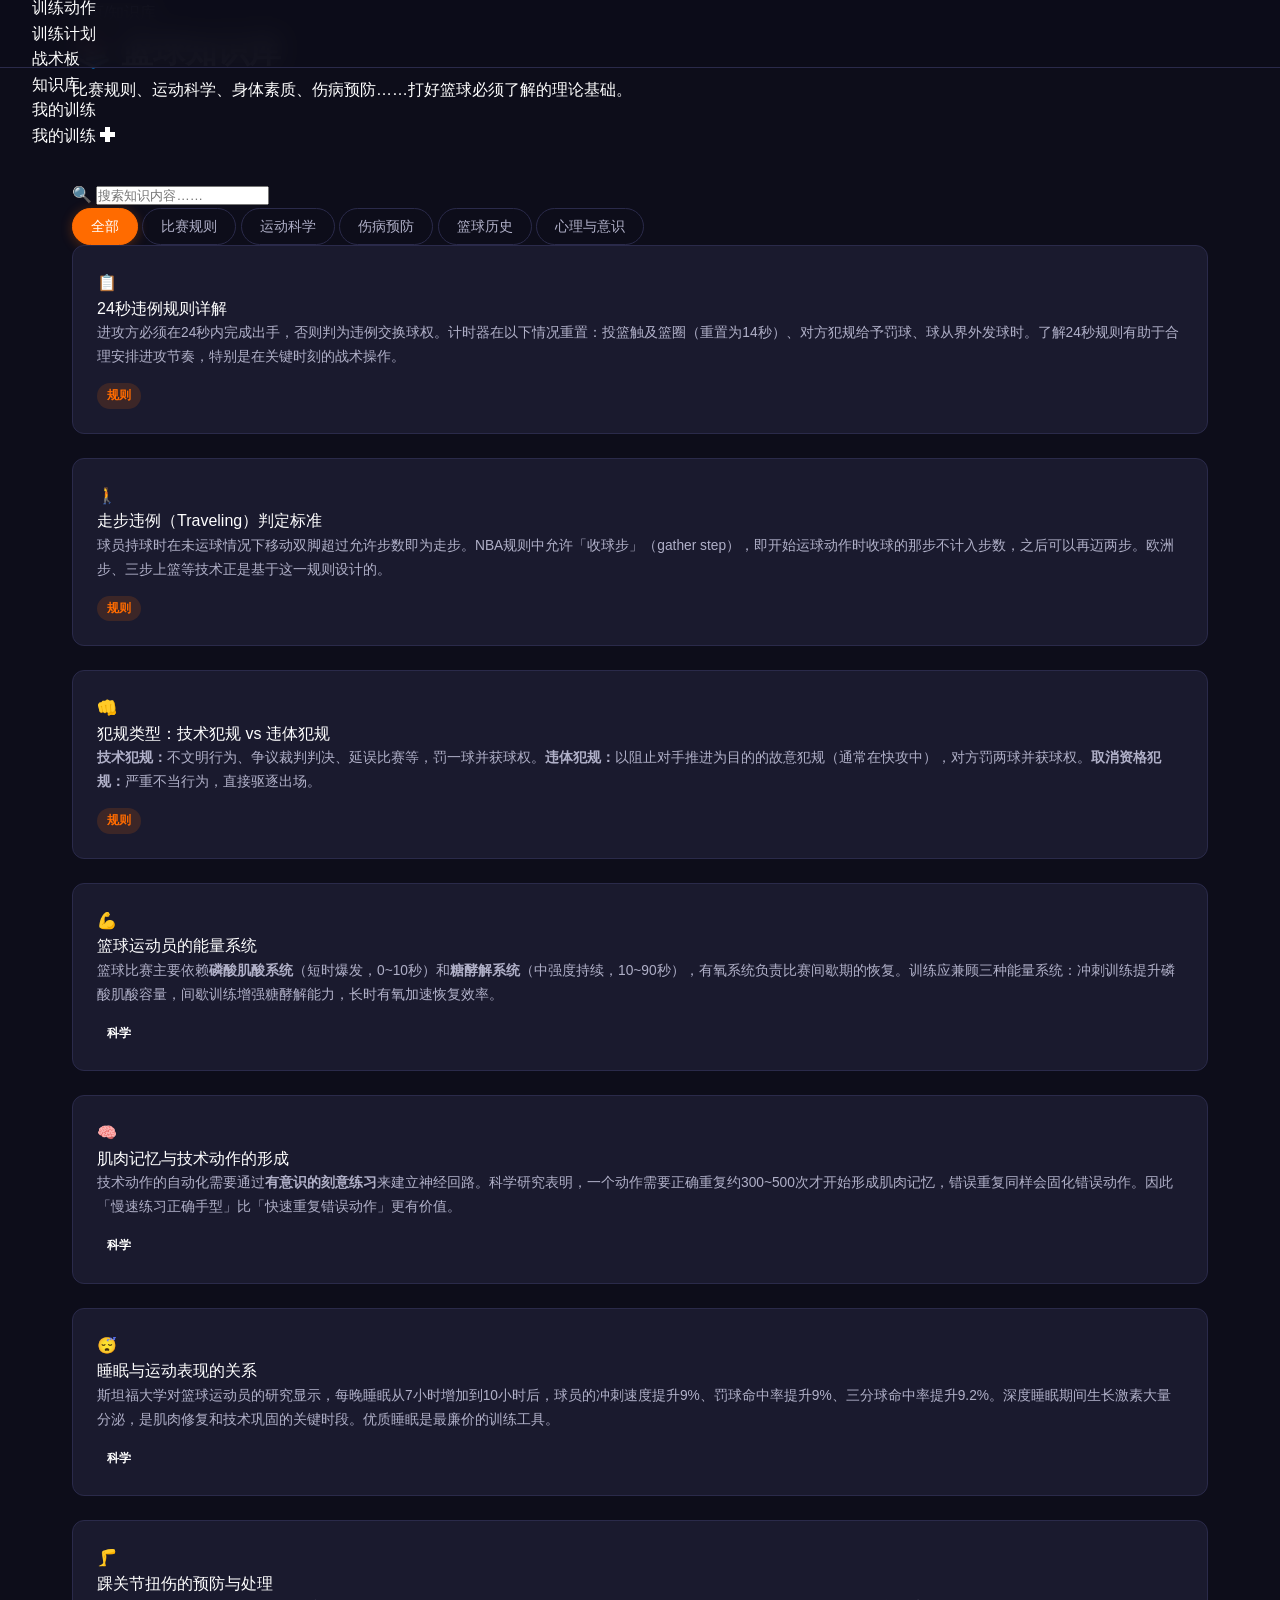
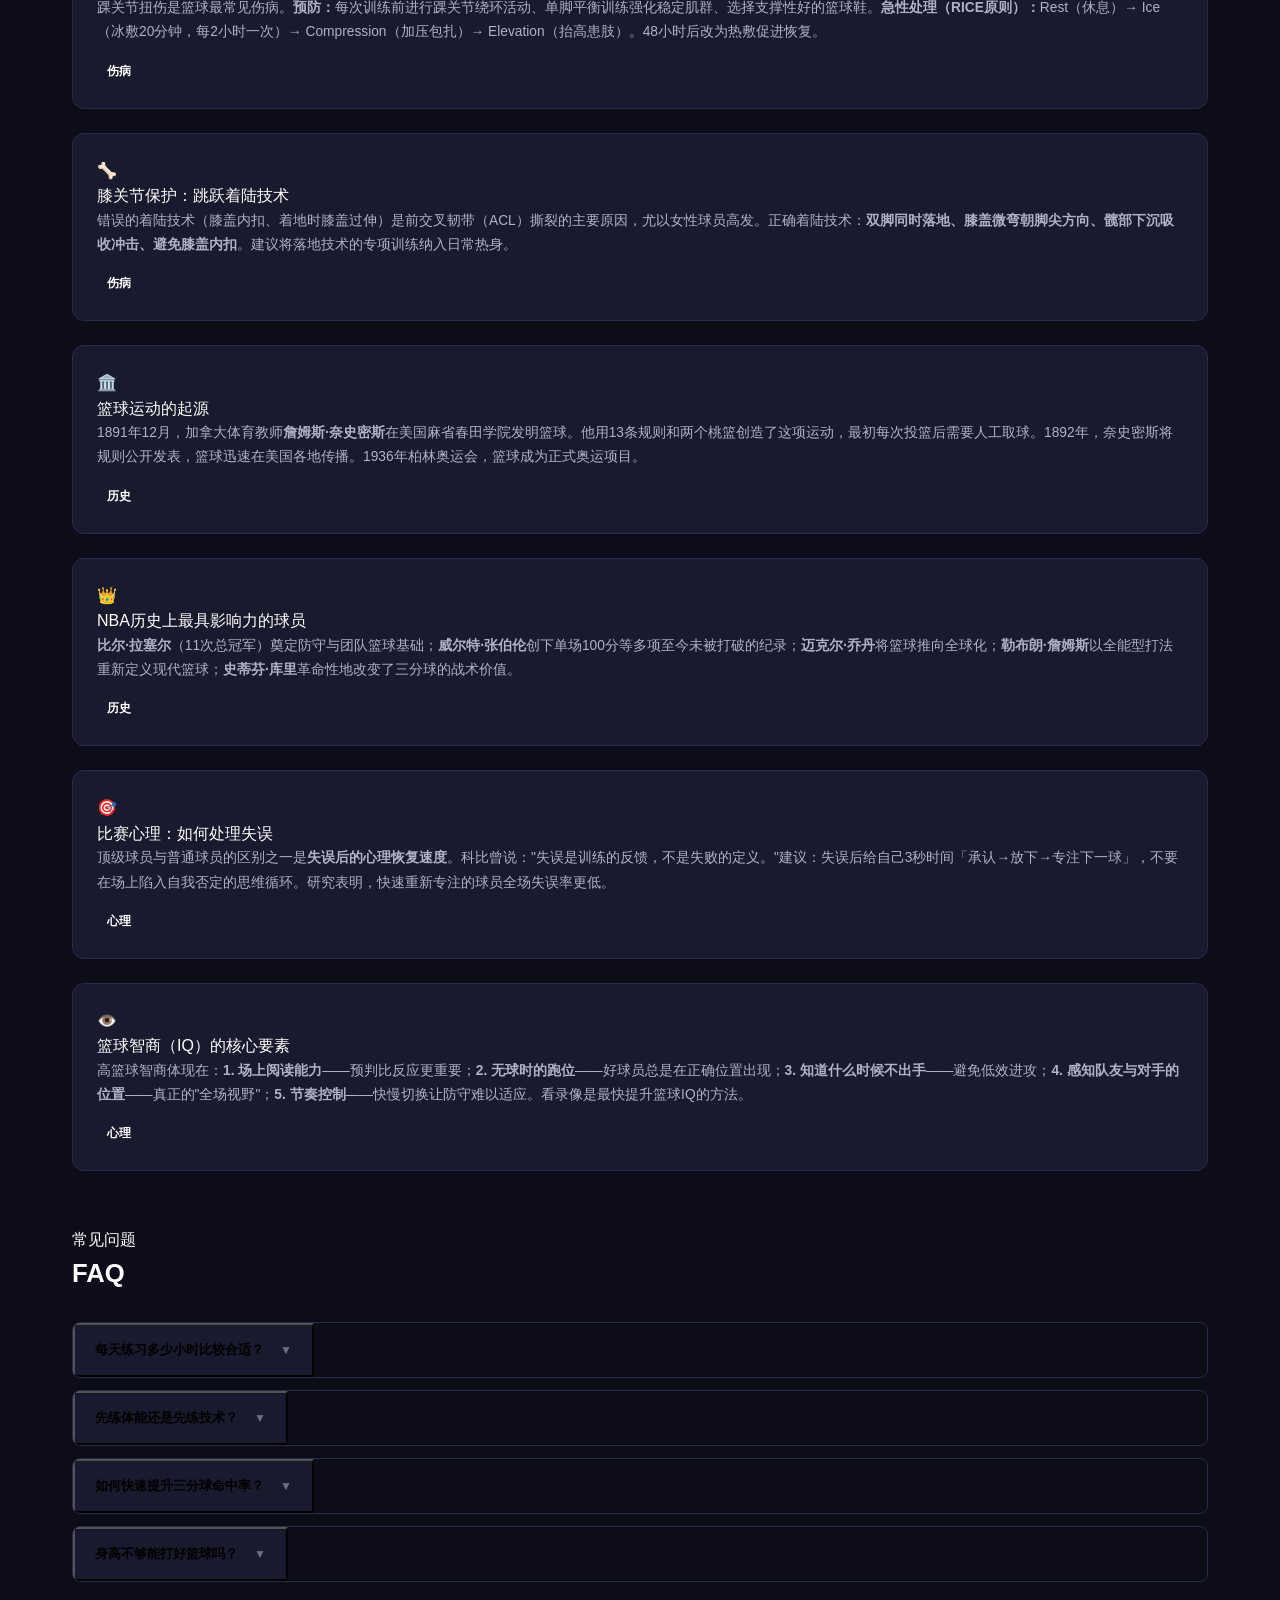
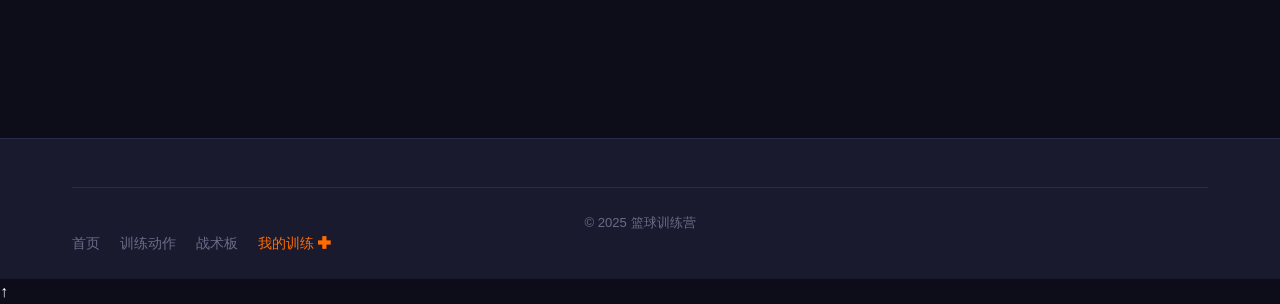
==== knowledge.html @ af795e38 "初始化篮球训练网站，包含完整功能模块 - 首页（hero、功能导航、精选内容） - 训练动作页：50+ 动作，支持分类筛选和搜索 - 训练计划页：多级别周/月计划模板 - 战术板页：SVG 场地图 +" ====
<!DOCTYPE html>
<html lang="zh-CN">
<head>
  <meta charset="UTF-8" />
  <meta name="viewport" content="width=device-width, initial-scale=1.0" />
  <title>知识库 · 篮球训练营</title>
  <link rel="stylesheet" href="css/style.css" />
</head>
<body>
  <nav class="navbar">
    <div class="navbar-inner">
      <a href="index.html" class="navbar-logo">
        <div class="ball-icon">🏀</div>
        <span>篮球<span class="brand-text">训练营</span></span>
      </a>
      <div class="hamburger"><span></span><span></span><span></span></div>
      <ul class="navbar-nav">
        <li><a href="index.html">首页</a></li>
        <li><a href="drills.html">训练动作</a></li>
        <li><a href="plans.html">训练计划</a></li>
        <li><a href="tactics.html">战术板</a></li>
        <li><a href="knowledge.html">知识库</a></li>
        <li><a href="my-training.html">我的训练</a></li>
      </ul>
      <a href="my-training.html" class="navbar-cta">我的训练 ✚</a>
    </div>
  </nav>

  <div class="page-wrapper">
    <div class="page-hero">
      <div class="container">
        <div class="breadcrumb"><a href="index.html">首页</a><span class="sep">/</span><span>知识库</span></div>
        <h1>📚 篮球<span class="highlight">知识库</span></h1>
        <p>比赛规则、运动科学、身体素质、伤病预防……打好篮球必须了解的理论基础。</p>
      </div>
    </div>

    <section class="section">
      <div class="container">
        <div class="search-bar">
          <span class="search-icon">🔍</span>
          <input id="knowledge-search" type="text" placeholder="搜索知识内容……" />
        </div>

        <div class="filter-tabs">
          <button class="filter-tab active" data-filter="all" data-target="#knowledge-grid">全部</button>
          <button class="filter-tab" data-filter="rules" data-target="#knowledge-grid">比赛规则</button>
          <button class="filter-tab" data-filter="science" data-target="#knowledge-grid">运动科学</button>
          <button class="filter-tab" data-filter="injury" data-target="#knowledge-grid">伤病预防</button>
          <button class="filter-tab" data-filter="history" data-target="#knowledge-grid">篮球历史</button>
          <button class="filter-tab" data-filter="mindset" data-target="#knowledge-grid">心理与意识</button>
        </div>

        <div class="card-grid" id="knowledge-grid">

          <div class="knowledge-card" data-category="rules" data-searchable>
            <div class="k-icon">📋</div>
            <div class="k-title">24秒违例规则详解</div>
            <p class="k-text">进攻方必须在24秒内完成出手，否则判为违例交换球权。计时器在以下情况重置：投篮触及篮圈（重置为14秒）、对方犯规给予罚球、球从界外发球时。了解24秒规则有助于合理安排进攻节奏，特别是在关键时刻的战术操作。</p>
            <div style="margin-top:12px;"><span class="badge badge-primary">规则</span></div>
          </div>

          <div class="knowledge-card" data-category="rules" data-searchable>
            <div class="k-icon">🚶</div>
            <div class="k-title">走步违例（Traveling）判定标准</div>
            <p class="k-text">球员持球时在未运球情况下移动双脚超过允许步数即为走步。NBA规则中允许「收球步」（gather step），即开始运球动作时收球的那步不计入步数，之后可以再迈两步。欧洲步、三步上篮等技术正是基于这一规则设计的。</p>
            <div style="margin-top:12px;"><span class="badge badge-primary">规则</span></div>
          </div>

          <div class="knowledge-card" data-category="rules" data-searchable>
            <div class="k-icon">👊</div>
            <div class="k-title">犯规类型：技术犯规 vs 违体犯规</div>
            <p class="k-text"><strong>技术犯规：</strong>不文明行为、争议裁判判决、延误比赛等，罚一球并获球权。<strong>违体犯规：</strong>以阻止对手推进为目的的故意犯规（通常在快攻中），对方罚两球并获球权。<strong>取消资格犯规：</strong>严重不当行为，直接驱逐出场。</p>
            <div style="margin-top:12px;"><span class="badge badge-primary">规则</span></div>
          </div>

          <div class="knowledge-card" data-category="science" data-searchable>
            <div class="k-icon">💪</div>
            <div class="k-title">篮球运动员的能量系统</div>
            <p class="k-text">篮球比赛主要依赖<strong>磷酸肌酸系统</strong>（短时爆发，0~10秒）和<strong>糖酵解系统</strong>（中强度持续，10~90秒），有氧系统负责比赛间歇期的恢复。训练应兼顾三种能量系统：冲刺训练提升磷酸肌酸容量，间歇训练增强糖酵解能力，长时有氧加速恢复效率。</p>
            <div style="margin-top:12px;"><span class="badge badge-blue">科学</span></div>
          </div>

          <div class="knowledge-card" data-category="science" data-searchable>
            <div class="k-icon">🧠</div>
            <div class="k-title">肌肉记忆与技术动作的形成</div>
            <p class="k-text">技术动作的自动化需要通过<strong>有意识的刻意练习</strong>来建立神经回路。科学研究表明，一个动作需要正确重复约300~500次才开始形成肌肉记忆，错误重复同样会固化错误动作。因此「慢速练习正确手型」比「快速重复错误动作」更有价值。</p>
            <div style="margin-top:12px;"><span class="badge badge-blue">科学</span></div>
          </div>

          <div class="knowledge-card" data-category="science" data-searchable>
            <div class="k-icon">😴</div>
            <div class="k-title">睡眠与运动表现的关系</div>
            <p class="k-text">斯坦福大学对篮球运动员的研究显示，每晚睡眠从7小时增加到10小时后，球员的冲刺速度提升9%、罚球命中率提升9%、三分球命中率提升9.2%。深度睡眠期间生长激素大量分泌，是肌肉修复和技术巩固的关键时段。优质睡眠是最廉价的训练工具。</p>
            <div style="margin-top:12px;"><span class="badge badge-blue">科学</span></div>
          </div>

          <div class="knowledge-card" data-category="injury" data-searchable>
            <div class="k-icon">🦵</div>
            <div class="k-title">踝关节扭伤的预防与处理</div>
            <p class="k-text">踝关节扭伤是篮球最常见伤病。<strong>预防：</strong>每次训练前进行踝关节绕环活动、单脚平衡训练强化稳定肌群、选择支撑性好的篮球鞋。<strong>急性处理（RICE原则）：</strong>Rest（休息）→ Ice（冰敷20分钟，每2小时一次）→ Compression（加压包扎）→ Elevation（抬高患肢）。48小时后改为热敷促进恢复。</p>
            <div style="margin-top:12px;"><span class="badge badge-red">伤病</span></div>
          </div>

          <div class="knowledge-card" data-category="injury" data-searchable>
            <div class="k-icon">🦴</div>
            <div class="k-title">膝关节保护：跳跃着陆技术</div>
            <p class="k-text">错误的着陆技术（膝盖内扣、着地时膝盖过伸）是前交叉韧带（ACL）撕裂的主要原因，尤以女性球员高发。正确着陆技术：<strong>双脚同时落地、膝盖微弯朝脚尖方向、髋部下沉吸收冲击、避免膝盖内扣</strong>。建议将落地技术的专项训练纳入日常热身。</p>
            <div style="margin-top:12px;"><span class="badge badge-red">伤病</span></div>
          </div>

          <div class="knowledge-card" data-category="history" data-searchable>
            <div class="k-icon">🏛️</div>
            <div class="k-title">篮球运动的起源</div>
            <p class="k-text">1891年12月，加拿大体育教师<strong>詹姆斯·奈史密斯</strong>在美国麻省春田学院发明篮球。他用13条规则和两个桃篮创造了这项运动，最初每次投篮后需要人工取球。1892年，奈史密斯将规则公开发表，篮球迅速在美国各地传播。1936年柏林奥运会，篮球成为正式奥运项目。</p>
            <div style="margin-top:12px;"><span class="badge badge-gray">历史</span></div>
          </div>

          <div class="knowledge-card" data-category="history" data-searchable>
            <div class="k-icon">👑</div>
            <div class="k-title">NBA历史上最具影响力的球员</div>
            <p class="k-text"><strong>比尔·拉塞尔</strong>（11次总冠军）奠定防守与团队篮球基础；<strong>威尔特·张伯伦</strong>创下单场100分等多项至今未被打破的纪录；<strong>迈克尔·乔丹</strong>将篮球推向全球化；<strong>勒布朗·詹姆斯</strong>以全能型打法重新定义现代篮球；<strong>史蒂芬·库里</strong>革命性地改变了三分球的战术价值。</p>
            <div style="margin-top:12px;"><span class="badge badge-gray">历史</span></div>
          </div>

          <div class="knowledge-card" data-category="mindset" data-searchable>
            <div class="k-icon">🎯</div>
            <div class="k-title">比赛心理：如何处理失误</div>
            <p class="k-text">顶级球员与普通球员的区别之一是<strong>失误后的心理恢复速度</strong>。科比曾说："失误是训练的反馈，不是失败的定义。"建议：失误后给自己3秒时间「承认→放下→专注下一球」，不要在场上陷入自我否定的思维循环。研究表明，快速重新专注的球员全场失误率更低。</p>
            <div style="margin-top:12px;"><span class="badge badge-green">心理</span></div>
          </div>

          <div class="knowledge-card" data-category="mindset" data-searchable>
            <div class="k-icon">👁️</div>
            <div class="k-title">篮球智商（IQ）的核心要素</div>
            <p class="k-text">高篮球智商体现在：<strong>1. 场上阅读能力</strong>——预判比反应更重要；<strong>2. 无球时的跑位</strong>——好球员总是在正确位置出现；<strong>3. 知道什么时候不出手</strong>——避免低效进攻；<strong>4. 感知队友与对手的位置</strong>——真正的"全场视野"；<strong>5. 节奏控制</strong>——快慢切换让防守难以适应。看录像是最快提升篮球IQ的方法。</p>
            <div style="margin-top:12px;"><span class="badge badge-green">心理</span></div>
          </div>

        </div>

        <!-- Accordion FAQ -->
        <div style="margin-top:56px;" class="fade-in">
          <div class="section-header" style="text-align:left; margin-bottom:28px;">
            <span class="overline">常见问题</span>
            <h2 style="font-size:1.6rem;">FAQ</h2>
          </div>
          <div class="accordion-group">
            <div class="accordion-item">
              <button class="accordion-header">每天练习多少小时比较合适？<span class="acc-arrow">▼</span></button>
              <div class="accordion-body">对于业余爱好者，每天1~1.5小时的专项训练足够，重质量而非数量。高水平竞技球员可以达到每天2~3小时，但必须保证充分的恢复。完全不训练的休息日同样重要——身体在休息中适应和成长。</div>
            </div>
            <div class="accordion-item">
              <button class="accordion-header">先练体能还是先练技术？<span class="acc-arrow">▼</span></button>
              <div class="accordion-body">两者应该同步进行，但侧重不同阶段。初学者优先打好技术基础（投篮手型、运球控制），避免在没有正确动作模式的情况下进行大量体能训练。当基础技术初步稳定后，加入体能训练会让技术在实战强度下更稳定。简单说：技术基础 → 体能提升 → 技术与体能融合。</div>
            </div>
            <div class="accordion-item">
              <button class="accordion-header">如何快速提升三分球命中率？<span class="acc-arrow">▼</span></button>
              <div class="accordion-body">三分球提升的关键：<strong>① 先稳固中距离</strong>，三分与中距离是同一投篮机制；<strong>② 每天200次定点投篮</strong>（固定5个点），记录命中率；<strong>③ 专注投篮机制而非命中率</strong>，前期不要在意进多少，只关注手型、弧度、落脚点是否一致；<strong>④ 接球即投练习</strong>，比静止投篮更贴近实战；<strong>⑤ 不要疲劳投篮</strong>，疲劳时的错误动作会形成错误记忆。</div>
            </div>
            <div class="accordion-item">
              <button class="accordion-header">身高不够能打好篮球吗？<span class="acc-arrow">▼</span></button>
              <div class="accordion-body">完全可以。篮球是技术与团队配合的运动，身高只是众多因素之一。历史上许多矮身材球员（艾佛森、纳什、伊塞亚·托马斯）都取得了极高成就。矮身材球员应专注：速度与敏捷性、运球与传球技术、三分球拉开空间、防守积极性。找到自己的优势，用技术弥补身体条件。</div>
            </div>
          </div>
        </div>

      </div>
    </section>

    <footer class="footer">
      <div class="container">
        <div class="footer-bottom">
          <p>© 2025 篮球训练营</p>
          <div style="display:flex;gap:20px;">
            <a href="index.html" style="font-size:0.85rem;color:var(--text-muted);">首页</a>
            <a href="drills.html" style="font-size:0.85rem;color:var(--text-muted);">训练动作</a>
            <a href="tactics.html" style="font-size:0.85rem;color:var(--text-muted);">战术板</a>
            <a href="my-training.html" style="font-size:0.85rem;color:var(--primary);">我的训练 ✚</a>
          </div>
        </div>
      </div>
    </footer>
  </div>

  <div class="back-to-top">↑</div>
  <script src="js/main.js"></script>
</body>
</html>
---- css/style.css ----
/* ===========================
   Basketball Training Website
   Global Styles
   =========================== */

:root {
  --primary: #FF6B00;
  --primary-dark: #cc5500;
  --primary-light: #ff8c33;
  --bg-dark: #0d0d1a;
  --bg-card: #1a1a2e;
  --bg-card-hover: #22223f;
  --bg-section: #12122a;
  --text-primary: #ffffff;
  --text-secondary: #b0b0c8;
  --text-muted: #6b6b8a;
  --border: #2a2a4a;
  --border-active: #FF6B00;
  --success: #4CAF50;
  --info: #2196F3;
  --radius: 12px;
  --radius-sm: 8px;
  --shadow: 0 4px 24px rgba(0,0,0,0.4);
  --shadow-card: 0 2px 16px rgba(0,0,0,0.3);
  --transition: 0.25s ease;
}

* {
  margin: 0;
  padding: 0;
  box-sizing: border-box;
}

html {
  scroll-behavior: smooth;
}

body {
  font-family: 'PingFang SC', 'Microsoft YaHei', 'Hiragino Sans GB', Arial, sans-serif;
  background-color: var(--bg-dark);
  color: var(--text-primary);
  line-height: 1.6;
  min-height: 100vh;
}

a {
  color: inherit;
  text-decoration: none;
}

img {
  max-width: 100%;
}

ul {
  list-style: none;
}

/* ===========================
   Scrollbar
   =========================== */
::-webkit-scrollbar { width: 6px; }
::-webkit-scrollbar-track { background: var(--bg-dark); }
::-webkit-scrollbar-thumb { background: var(--primary); border-radius: 3px; }

/* ===========================
   Navigation
   =========================== */
.navbar {
  position: fixed;
  top: 0; left: 0; right: 0;
  z-index: 1000;
  background: rgba(13,13,26,0.95);
  backdrop-filter: blur(12px);
  border-bottom: 1px solid var(--border);
  padding: 0 2rem;
  height: 68px;
  display: flex;
  align-items: center;
  justify-content: space-between;
  transition: var(--transition);
}

.navbar.scrolled {
  box-shadow: 0 2px 20px rgba(0,0,0,0.5);
}

.nav-logo {
  display: flex;
  align-items: center;
  gap: 10px;
  font-size: 1.3rem;
  font-weight: 700;
  color: var(--primary);
}

.nav-logo .logo-icon {
  width: 40px;
  height: 40px;
  background: var(--primary);
  border-radius: 50%;
  display: flex;
  align-items: center;
  justify-content: center;
  font-size: 1.3rem;
  flex-shrink: 0;
}

.logo-text { display: flex; flex-direction: column; line-height: 1.15; }
.logo-text .site-name { font-size: 1.1rem; font-weight: 800; color: var(--text-primary); }
.logo-text .site-sub { font-size: 0.7rem; color: var(--text-muted); font-weight: 400; letter-spacing: 1px; }

.nav-links {
  display: flex;
  align-items: center;
  gap: 0.15rem;
}

.nav-links a {
  padding: 8px 15px;
  border-radius: var(--radius-sm);
  font-size: 0.92rem;
  color: var(--text-secondary);
  transition: var(--transition);
  font-weight: 500;
  position: relative;
}

.nav-links a:hover { color: var(--primary); background: rgba(255,107,0,0.1); }
.nav-links a.active { color: var(--primary); background: rgba(255,107,0,0.1); }

.nav-links a.active::after {
  content: '';
  position: absolute;
  bottom: 2px; left: 50%;
  transform: translateX(-50%);
  width: 18px; height: 2px;
  background: var(--primary);
  border-radius: 2px;
}

.nav-toggle {
  display: none;
  flex-direction: column;
  gap: 5px;
  cursor: pointer;
  padding: 8px;
  border-radius: var(--radius-sm);
}

.nav-toggle span {
  display: block;
  width: 24px; height: 2px;
  background: var(--text-primary);
  border-radius: 2px;
  transition: var(--transition);
}

.nav-toggle:hover span { background: var(--primary); }

/* ===========================
   Page Header
   =========================== */
.page-header {
  padding: 120px 2rem 60px;
  text-align: center;
  background: linear-gradient(180deg, rgba(255,107,0,0.08) 0%, transparent 100%);
  border-bottom: 1px solid var(--border);
}

.page-header h1 { font-size: 2.5rem; font-weight: 800; margin-bottom: 0.75rem; }
.page-header h1 span { color: var(--primary); }
.page-header p { color: var(--text-secondary); font-size: 1.05rem; max-width: 600px; margin: 0 auto; }

/* ===========================
   Layout
   =========================== */
.container { max-width: 1200px; margin: 0 auto; padding: 0 2rem; }
.section { padding: 80px 0; }
.section-alt { background: var(--bg-section); }

.section-title { font-size: 1.8rem; font-weight: 700; margin-bottom: 0.5rem; }
.section-title span { color: var(--primary); }
.section-subtitle { color: var(--text-secondary); margin-bottom: 2.5rem; font-size: 1rem; }

.section-header { margin-bottom: 2.5rem; }
.section-header .label {
  font-size: 0.78rem;
  text-transform: uppercase;
  letter-spacing: 2px;
  color: var(--primary);
  font-weight: 600;
  margin-bottom: 0.5rem;
}

/* ===========================
   Cards
   =========================== */
.card {
  background: var(--bg-card);
  border: 1px solid var(--border);
  border-radius: var(--radius);
  padding: 1.5rem;
  transition: var(--transition);
  position: relative;
  overflow: hidden;
}

.card::before {
  content: '';
  position: absolute;
  top: 0; left: 0; right: 0;
  height: 3px;
  background: var(--primary);
  transform: scaleX(0);
  transition: var(--transition);
}

.card:hover { border-color: var(--primary); background: var(--bg-card-hover); transform: translateY(-3px); box-shadow: var(--shadow); }
.card:hover::before { transform: scaleX(1); }

.card-grid { display: grid; gap: 1.5rem; }
.card-grid-2 { grid-template-columns: repeat(2,1fr); }
.card-grid-3 { grid-template-columns: repeat(3,1fr); }
.card-grid-4 { grid-template-columns: repeat(4,1fr); }

/* ===========================
   Badges & Tags
   =========================== */
.badge {
  display: inline-flex;
  align-items: center;
  padding: 3px 10px;
  border-radius: 20px;
  font-size: 0.75rem;
  font-weight: 600;
}

.badge-primary { background: rgba(255,107,0,0.15); color: var(--primary); }
.badge-success { background: rgba(76,175,80,0.15); color: #4CAF50; }
.badge-info { background: rgba(33,150,243,0.15); color: #2196F3; }
.badge-purple { background: rgba(156,39,176,0.15); color: #ce93d8; }
.badge-gold { background: rgba(255,193,7,0.15); color: #FFC107; }

/* ===========================
   Buttons
   =========================== */
.btn {
  display: inline-flex;
  align-items: center;
  gap: 8px;
  padding: 10px 24px;
  border-radius: var(--radius-sm);
  font-size: 0.95rem;
  font-weight: 600;
  cursor: pointer;
  transition: var(--transition);
  border: none;
}

.btn-primary { background: var(--primary); color: white; }
.btn-primary:hover { background: var(--primary-dark); transform: translateY(-1px); box-shadow: 0 4px 16px rgba(255,107,0,0.3); }

.btn-outline { background: transparent; color: var(--primary); border: 1.5px solid var(--primary); }
.btn-outline:hover { background: rgba(255,107,0,0.1); }

.btn-ghost { background: rgba(255,255,255,0.05); color: var(--text-primary); border: 1px solid var(--border); }
.btn-ghost:hover { background: rgba(255,255,255,0.1); border-color: var(--primary); }

/* ===========================
   Filter Tabs
   =========================== */
.filter-bar {
  display: flex;
  align-items: center;
  gap: 0.75rem;
  flex-wrap: wrap;
  margin-bottom: 2rem;
  padding-bottom: 1.25rem;
  border-bottom: 1px solid var(--border);
}

.filter-tab {
  padding: 8px 18px;
  border-radius: 30px;
  font-size: 0.88rem;
  font-weight: 500;
  cursor: pointer;
  border: 1.5px solid var(--border);
  color: var(--text-secondary);
  background: transparent;
  transition: var(--transition);
}

.filter-tab:hover { border-color: var(--primary); color: var(--primary); }
.filter-tab.active { background: var(--primary); border-color: var(--primary); color: white; box-shadow: 0 2px 12px rgba(255,107,0,0.3); }

/* ===========================
   Progress Bar
   =========================== */
.progress-bar { height: 6px; background: var(--border); border-radius: 3px; overflow: hidden; }
.progress-fill { height: 100%; background: linear-gradient(90deg, var(--primary), var(--primary-light)); border-radius: 3px; transition: width 1s ease; }

/* ===========================
   Icon Boxes
   =========================== */
.icon-box {
  width: 48px; height: 48px;
  border-radius: var(--radius-sm);
  display: flex; align-items: center; justify-content: center;
  font-size: 1.4rem;
  flex-shrink: 0;
}

.icon-box-orange { background: rgba(255,107,0,0.15); }
.icon-box-blue { background: rgba(33,150,243,0.15); }
.icon-box-green { background: rgba(76,175,80,0.15); }
.icon-box-purple { background: rgba(156,39,176,0.15); }
.icon-box-gold { background: rgba(255,193,7,0.15); }

/* ===========================
   Accordion
   =========================== */
.accordion-item {
  border: 1px solid var(--border);
  border-radius: var(--radius-sm);
  margin-bottom: 0.75rem;
  overflow: hidden;
  transition: var(--transition);
}
.accordion-item:hover { border-color: rgba(255,107,0,0.4); }

.accordion-header {
  display: flex;
  align-items: center;
  justify-content: space-between;
  padding: 1rem 1.25rem;
  cursor: pointer;
  background: var(--bg-card);
  font-weight: 600;
  gap: 1rem;
  transition: var(--transition);
}

.accordion-header .acc-arrow {
  font-size: 0.75rem;
  transition: transform var(--transition);
  color: var(--text-muted);
  flex-shrink: 0;
}

.accordion-item.open .accordion-header .acc-arrow { transform: rotate(180deg); color: var(--primary); }
.accordion-item.open .accordion-header { color: var(--primary); border-bottom: 1px solid var(--border); }

.accordion-body {
  display: none;
  padding: 1.25rem;
  background: var(--bg-card);
  color: var(--text-secondary);
  line-height: 1.8;
  font-size: 0.9rem;
}
.accordion-item.open .accordion-body { display: block; }

/* ===========================
   Stats
   =========================== */
.stat-number { font-size: 2rem; font-weight: 800; color: var(--primary); line-height: 1; }
.stat-label { font-size: 0.82rem; color: var(--text-muted); margin-top: 4px; }

/* ===========================
   Table
   =========================== */
.data-table { width: 100%; border-collapse: collapse; }
.data-table th {
  text-align: left; padding: 12px 16px;
  background: rgba(255,107,0,0.08);
  color: var(--primary);
  font-size: 0.82rem; font-weight: 600; text-transform: uppercase; letter-spacing: 0.5px;
  border-bottom: 1px solid var(--border);
}
.data-table td { padding: 12px 16px; border-bottom: 1px solid var(--border); color: var(--text-secondary); font-size: 0.9rem; }
.data-table tr:last-child td { border-bottom: none; }
.data-table tbody tr:hover td { background: rgba(255,107,0,0.04); color: var(--text-primary); }

/* ===========================
   Footer
   =========================== */
.footer {
  background: var(--bg-card);
  border-top: 1px solid var(--border);
  padding: 3rem 2rem 1.5rem;
  margin-top: 4rem;
}

.footer-inner {
  max-width: 1200px;
  margin: 0 auto;
}

.footer-grid {
  display: grid;
  grid-template-columns: 2fr 1fr 1fr 1fr;
  gap: 3rem;
  margin-bottom: 2rem;
}

.footer-brand p { color: var(--text-muted); font-size: 0.88rem; line-height: 1.7; margin-top: 0.75rem; }

.footer-col h4 {
  font-size: 0.85rem; font-weight: 700; color: var(--text-primary);
  margin-bottom: 1rem; text-transform: uppercase; letter-spacing: 1px;
}

.footer-col ul { display: flex; flex-direction: column; gap: 0.5rem; }
.footer-col ul li a { color: var(--text-muted); font-size: 0.87rem; transition: var(--transition); }
.footer-col ul li a:hover { color: var(--primary); }

.footer-bottom {
  padding-top: 1.5rem;
  border-top: 1px solid var(--border);
  text-align: center;
  color: var(--text-muted);
  font-size: 0.82rem;
}

.footer-bottom span { color: var(--primary); }

/* ===========================
   Hero
   =========================== */
.hero {
  min-height: 100vh;
  display: flex; align-items: center;
  padding: 100px 2rem 80px;
  position: relative;
  overflow: hidden;
  background: radial-gradient(ellipse at 15% 50%, rgba(255,107,0,0.13) 0%, transparent 55%),
              radial-gradient(ellipse at 85% 20%, rgba(255,107,0,0.07) 0%, transparent 50%),
              var(--bg-dark);
}

.hero-bg-pattern {
  position: absolute; inset: 0; pointer-events: none; opacity: 0.4;
  background-image:
    radial-gradient(circle at 1px 1px, rgba(255,107,0,0.08) 1px, transparent 0);
  background-size: 40px 40px;
}

.hero-content {
  max-width: 1200px; margin: 0 auto; width: 100%;
  display: grid; grid-template-columns: 1fr 1fr;
  gap: 4rem; align-items: center;
  position: relative; z-index: 1;
}

.hero-eyebrow {
  display: inline-flex; align-items: center; gap: 8px;
  background: rgba(255,107,0,0.12); border: 1px solid rgba(255,107,0,0.3);
  border-radius: 30px; padding: 5px 14px;
  font-size: 0.8rem; color: var(--primary); font-weight: 600;
  margin-bottom: 1.5rem; letter-spacing: 0.5px;
}

.hero h1 {
  font-size: 3.2rem; font-weight: 900; line-height: 1.15;
  margin-bottom: 1.25rem; letter-spacing: -1px;
}

.hero h1 .highlight {
  color: var(--primary);
  background: linear-gradient(135deg, #FF6B00, #ff8c33);
  -webkit-background-clip: text;
  -webkit-text-fill-color: transparent;
  background-clip: text;
}

.hero p { font-size: 1.08rem; color: var(--text-secondary); line-height: 1.8; margin-bottom: 2rem; max-width: 480px; }
.hero-cta { display: flex; gap: 1rem; flex-wrap: wrap; }

.hero-stats {
  display: grid; grid-template-columns: repeat(3,1fr);
  gap: 1.5rem; margin-top: 3rem; padding-top: 2rem;
  border-top: 1px solid var(--border);
}

/* Ball Graphic */
.hero-visual { position: relative; display: flex; align-items: center; justify-content: center; }

.ball-wrap {
  position: relative;
  width: 300px; height: 300px;
}

.ball-glow {
  position: absolute; inset: -20px;
  border-radius: 50%;
  background: radial-gradient(circle, rgba(255,107,0,0.2) 0%, transparent 70%);
  animation: pulse-glow 3s ease-in-out infinite;
}

@keyframes pulse-glow {
  0%,100% { opacity: 0.6; transform: scale(1); }
  50% { opacity: 1; transform: scale(1.05); }
}

.ball-graphic {
  width: 100%; height: 100%;
  border-radius: 50%;
  background: radial-gradient(circle at 33% 33%, #ff9944, #cc4400 60%, #8a2e00);
  position: relative;
  box-shadow: 0 0 80px rgba(255,107,0,0.3), inset -30px -30px 50px rgba(0,0,0,0.35);
  animation: float 4.5s ease-in-out infinite;
}

/* Ball lines via pseudo elements + SVG overlay */
.ball-graphic svg {
  position: absolute; inset: 0; width: 100%; height: 100%;
}

.floating-card {
  position: absolute;
  background: var(--bg-card); border: 1px solid var(--border);
  border-radius: var(--radius); padding: 0.9rem 1.15rem;
  box-shadow: var(--shadow); white-space: nowrap;
}

.floating-card.card-1 { left: -70px; top: 28%; animation: float-card 3.5s ease-in-out infinite; }
.floating-card.card-2 { right: -50px; bottom: 28%; animation: float-card 3.5s ease-in-out infinite 0.8s; }
.floating-card.card-3 { bottom: 10%; left: 10%; animation: float-card 3s ease-in-out infinite 1.5s; }

.fc-label { font-size: 0.72rem; color: var(--text-muted); }
.fc-value { font-size: 1.05rem; font-weight: 700; color: var(--primary); }

@keyframes float { 0%,100% { transform: translateY(0); } 50% { transform: translateY(-18px); } }
@keyframes float-card { 0%,100% { transform: translateY(0); } 50% { transform: translateY(-10px); } }

/* ===========================
   Drill Cards
   =========================== */
.drill-card {
  background: var(--bg-card);
  border: 1px solid var(--border);
  border-radius: var(--radius);
  overflow: hidden;
  transition: var(--transition);
}

.drill-card:hover { border-color: var(--primary); transform: translateY(-4px); box-shadow: var(--shadow); }

.drill-card-top {
  padding: 1.25rem;
  display: flex; align-items: flex-start; gap: 0.9rem;
  border-bottom: 1px solid var(--border);
}

.drill-card-top h3 { font-size: 1rem; font-weight: 700; margin-bottom: 0.25rem; }
.drill-card-top p { font-size: 0.83rem; color: var(--text-muted); }

.drill-card-body { padding: 1.25rem; }

.drill-meta { display: flex; gap: 0.6rem; flex-wrap: wrap; margin-bottom: 0.9rem; }

.drill-steps { display: flex; flex-direction: column; gap: 0.5rem; }

.drill-step {
  display: flex; gap: 0.7rem; align-items: flex-start;
  font-size: 0.86rem; color: var(--text-secondary);
}

.drill-step-num {
  min-width: 22px; height: 22px; border-radius: 50%;
  background: rgba(255,107,0,0.15); color: var(--primary);
  font-size: 0.72rem; font-weight: 700;
  display: flex; align-items: center; justify-content: center;
  flex-shrink: 0; margin-top: 1px;
}

/* ===========================
   Plan Schedule
   =========================== */
.plan-card {
  background: var(--bg-card);
  border: 1px solid var(--border);
  border-radius: var(--radius);
  overflow: hidden;
  margin-bottom: 1.5rem;
  transition: var(--transition);
}

.plan-card:hover { border-color: rgba(255,107,0,0.4); }

.plan-card-header {
  padding: 1rem 1.5rem;
  background: rgba(255,107,0,0.07);
  border-bottom: 1px solid var(--border);
  display: flex; align-items: center; justify-content: space-between;
}

.plan-card-header h3 { font-size: 1rem; font-weight: 700; }

.plan-days {
  display: grid;
  grid-template-columns: repeat(7,1fr);
}

.plan-day {
  padding: 0.9rem 0.6rem;
  border-right: 1px solid var(--border);
  text-align: center;
}
.plan-day:last-child { border-right: none; }

.plan-day .day-name {
  font-size: 0.7rem; color: var(--text-muted);
  margin-bottom: 0.5rem; font-weight: 600; text-transform: uppercase;
}

.plan-day .day-content { font-size: 0.8rem; color: var(--text-secondary); line-height: 1.5; }
.plan-day.rest .day-content { color: var(--text-muted); font-style: italic; }
.plan-day.highlight { background: rgba(255,107,0,0.06); }
.plan-day.highlight .day-name { color: var(--primary); }

/* ===========================
   Tactic Cards
   =========================== */
.tactic-card {
  background: var(--bg-card);
  border: 1px solid var(--border);
  border-radius: var(--radius);
  overflow: hidden;
  transition: var(--transition);
}
.tactic-card:hover { border-color: var(--primary); box-shadow: var(--shadow); transform: translateY(-3px); }

.tactic-diagram {
  background: #061a0e;
  border-bottom: 1px solid var(--border);
  min-height: 210px;
  display: flex; align-items: center; justify-content: center;
  position: relative;
  overflow: hidden;
}

.tactic-body { padding: 1.25rem; }
.tactic-body h3 { font-size: 1.05rem; font-weight: 700; margin-bottom: 0.4rem; }
.tactic-body p { font-size: 0.86rem; color: var(--text-secondary); line-height: 1.7; }

.tactic-tags { display: flex; gap: 0.4rem; flex-wrap: wrap; margin-top: 0.75rem; }
.tactic-tag {
  font-size: 0.75rem; padding: 3px 10px;
  border-radius: 20px; border: 1px solid var(--border);
  color: var(--text-muted);
}

/* ===========================
   Knowledge
   =========================== */
.knowledge-card {
  background: var(--bg-card);
  border: 1px solid var(--border);
  border-radius: var(--radius);
  padding: 1.5rem;
  transition: var(--transition);
  cursor: pointer;
}

.knowledge-card:hover { border-color: var(--primary); background: var(--bg-card-hover); transform: translateY(-2px); }
.knowledge-card h3 { font-size: 1rem; font-weight: 700; margin: 0.75rem 0 0.5rem; }
.knowledge-card p { font-size: 0.86rem; color: var(--text-secondary); line-height: 1.75; }

.knowledge-card .read-more {
  font-size: 0.83rem; color: var(--primary); font-weight: 600;
  display: inline-flex; align-items: center; gap: 4px; margin-top: 0.75rem;
  transition: var(--transition);
}
.knowledge-card:hover .read-more { gap: 8px; }

/* ===========================
   Highlight / Tip Box
   =========================== */
.tip-box {
  background: rgba(255,107,0,0.07);
  border: 1px solid rgba(255,107,0,0.2);
  border-left: 4px solid var(--primary);
  border-radius: var(--radius-sm);
  padding: 1rem 1.25rem;
  margin: 1rem 0;
  font-size: 0.9rem;
  color: var(--text-secondary);
  line-height: 1.7;
}

.info-box {
  background: rgba(33,150,243,0.06);
  border: 1px solid rgba(33,150,243,0.2);
  border-left: 4px solid #2196F3;
  border-radius: var(--radius-sm);
  padding: 1rem 1.25rem;
  font-size: 0.9rem;
  color: var(--text-secondary);
  line-height: 1.7;
}

/* ===========================
   Responsive
   =========================== */
@media (max-width: 1024px) {
  .card-grid-4 { grid-template-columns: repeat(2,1fr); }
  .footer-grid { grid-template-columns: 1fr 1fr; gap: 2rem; }
  .hero-content { gap: 2.5rem; }
  .hero h1 { font-size: 2.6rem; }
  .ball-wrap { width: 240px; height: 240px; }
  .floating-card.card-1 { left: -30px; }
  .floating-card.card-2 { right: -20px; }
}

@media (max-width: 768px) {
  .nav-links {
    display: none;
    position: fixed;
    top: 68px; left: 0; right: 0;
    background: rgba(13,13,26,0.98);
    backdrop-filter: blur(12px);
    border-bottom: 1px solid var(--border);
    flex-direction: column;
    padding: 1rem;
    gap: 0.5rem;
  }
  .nav-links.open { display: flex; }
  .nav-toggle { display: flex; }

  .hero-content { grid-template-columns: 1fr; text-align: center; }
  .hero-visual { display: none; }
  .hero h1 { font-size: 2rem; }
  .hero p { max-width: 100%; }
  .hero-cta { justify-content: center; }
  .hero-stats { gap: 1rem; }

  .card-grid-2,
  .card-grid-3,
  .card-grid-4 { grid-template-columns: 1fr; }

  .plan-days { grid-template-columns: repeat(4,1fr); }
  .plan-day:nth-child(5),
  .plan-day:nth-child(6),
  .plan-day:nth-child(7) { border-top: 1px solid var(--border); }

  .footer-grid { grid-template-columns: 1fr; gap: 1.5rem; }
  .page-header h1 { font-size: 1.8rem; }
  .section { padding: 50px 0; }
  .container { padding: 0 1rem; }
}

@media (max-width: 480px) {
  .hero h1 { font-size: 1.7rem; }
  .stat-number { font-size: 1.5rem; }
  .plan-days { grid-template-columns: repeat(2,1fr); }
  .plan-day:nth-child(3),
  .plan-day:nth-child(4),
  .plan-day:nth-child(5),
  .plan-day:nth-child(6),
  .plan-day:nth-child(7) { border-top: 1px solid var(--border); }
}

/* ===========================
   Animations
   =========================== */
@keyframes fadeInUp {
  from { opacity: 0; transform: translateY(20px); }
  to { opacity: 1; transform: translateY(0); }
}

.animate-in { opacity: 0; }
.animate-in.visible { animation: fadeInUp 0.5s ease forwards; }

.delay-1 { animation-delay: 0.1s !important; }
.delay-2 { animation-delay: 0.2s !important; }
.delay-3 { animation-delay: 0.3s !important; }
.delay-4 { animation-delay: 0.4s !important; }

/* ===========================
   Utility
   =========================== */
.hidden { display: none !important; }
.text-orange { color: var(--primary); }
.text-muted { color: var(--text-muted); }
.text-secondary { color: var(--text-secondary); }
.fw-700 { font-weight: 700; }
.mb-1 { margin-bottom: 0.5rem; }
.mb-2 { margin-bottom: 1rem; }
.mt-1 { margin-top: 0.5rem; }
.mt-2 { margin-top: 1rem; }
.flex { display: flex; }
.flex-center { display: flex; align-items: center; }
.gap-1 { gap: 0.5rem; }
.gap-2 { gap: 1rem; }
.justify-between { justify-content: space-between; }
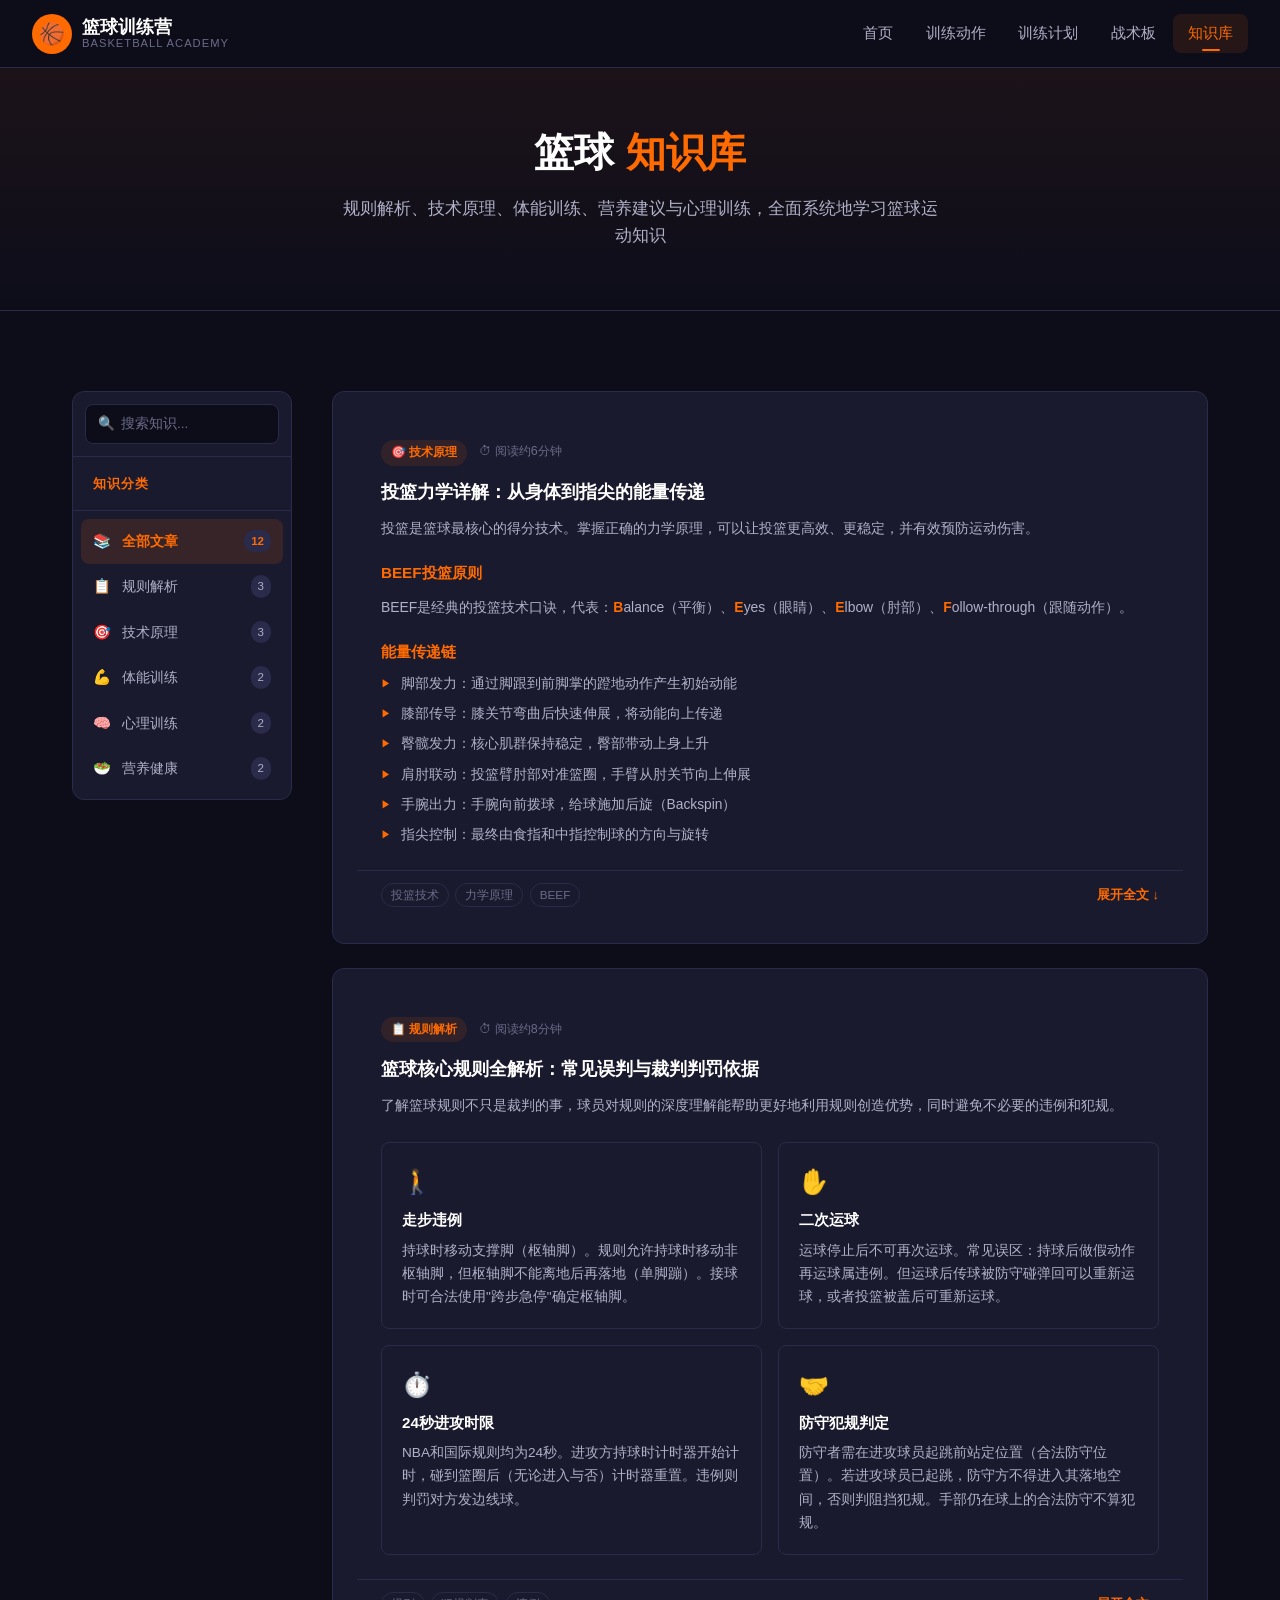
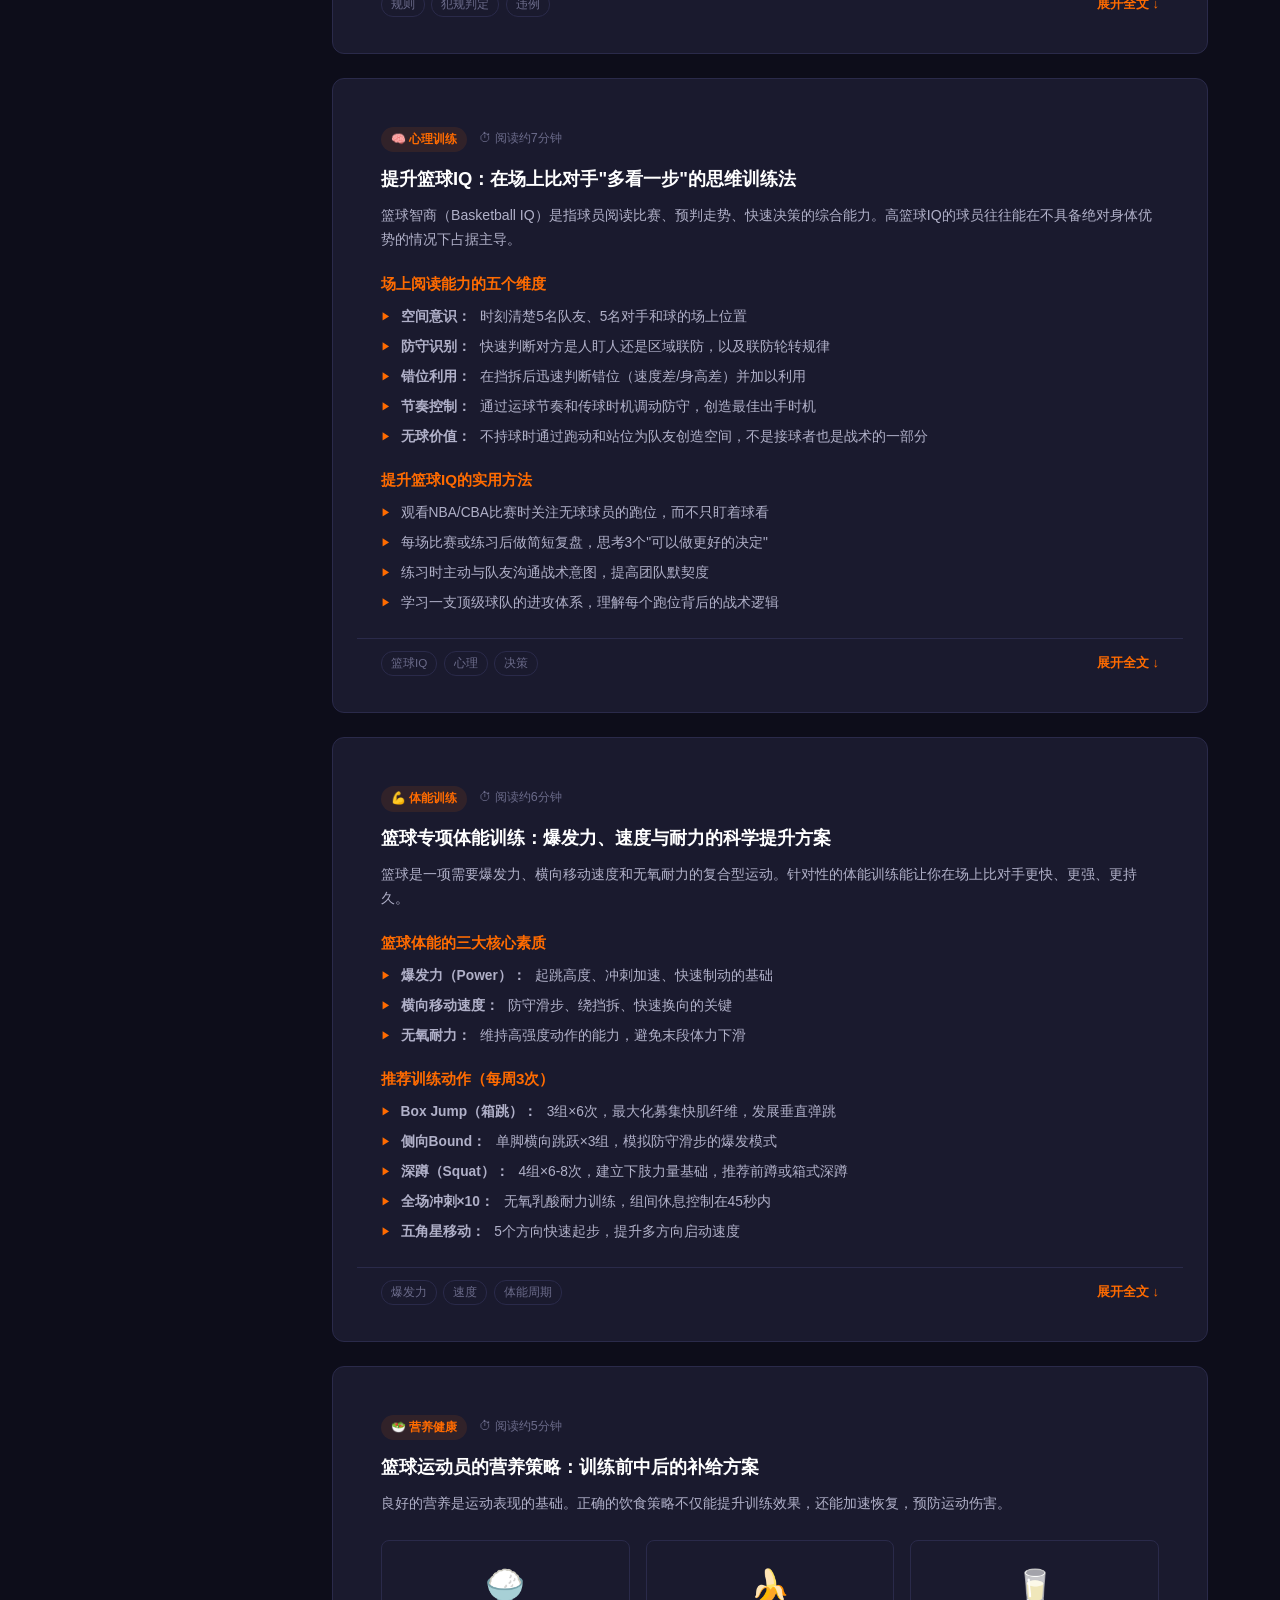
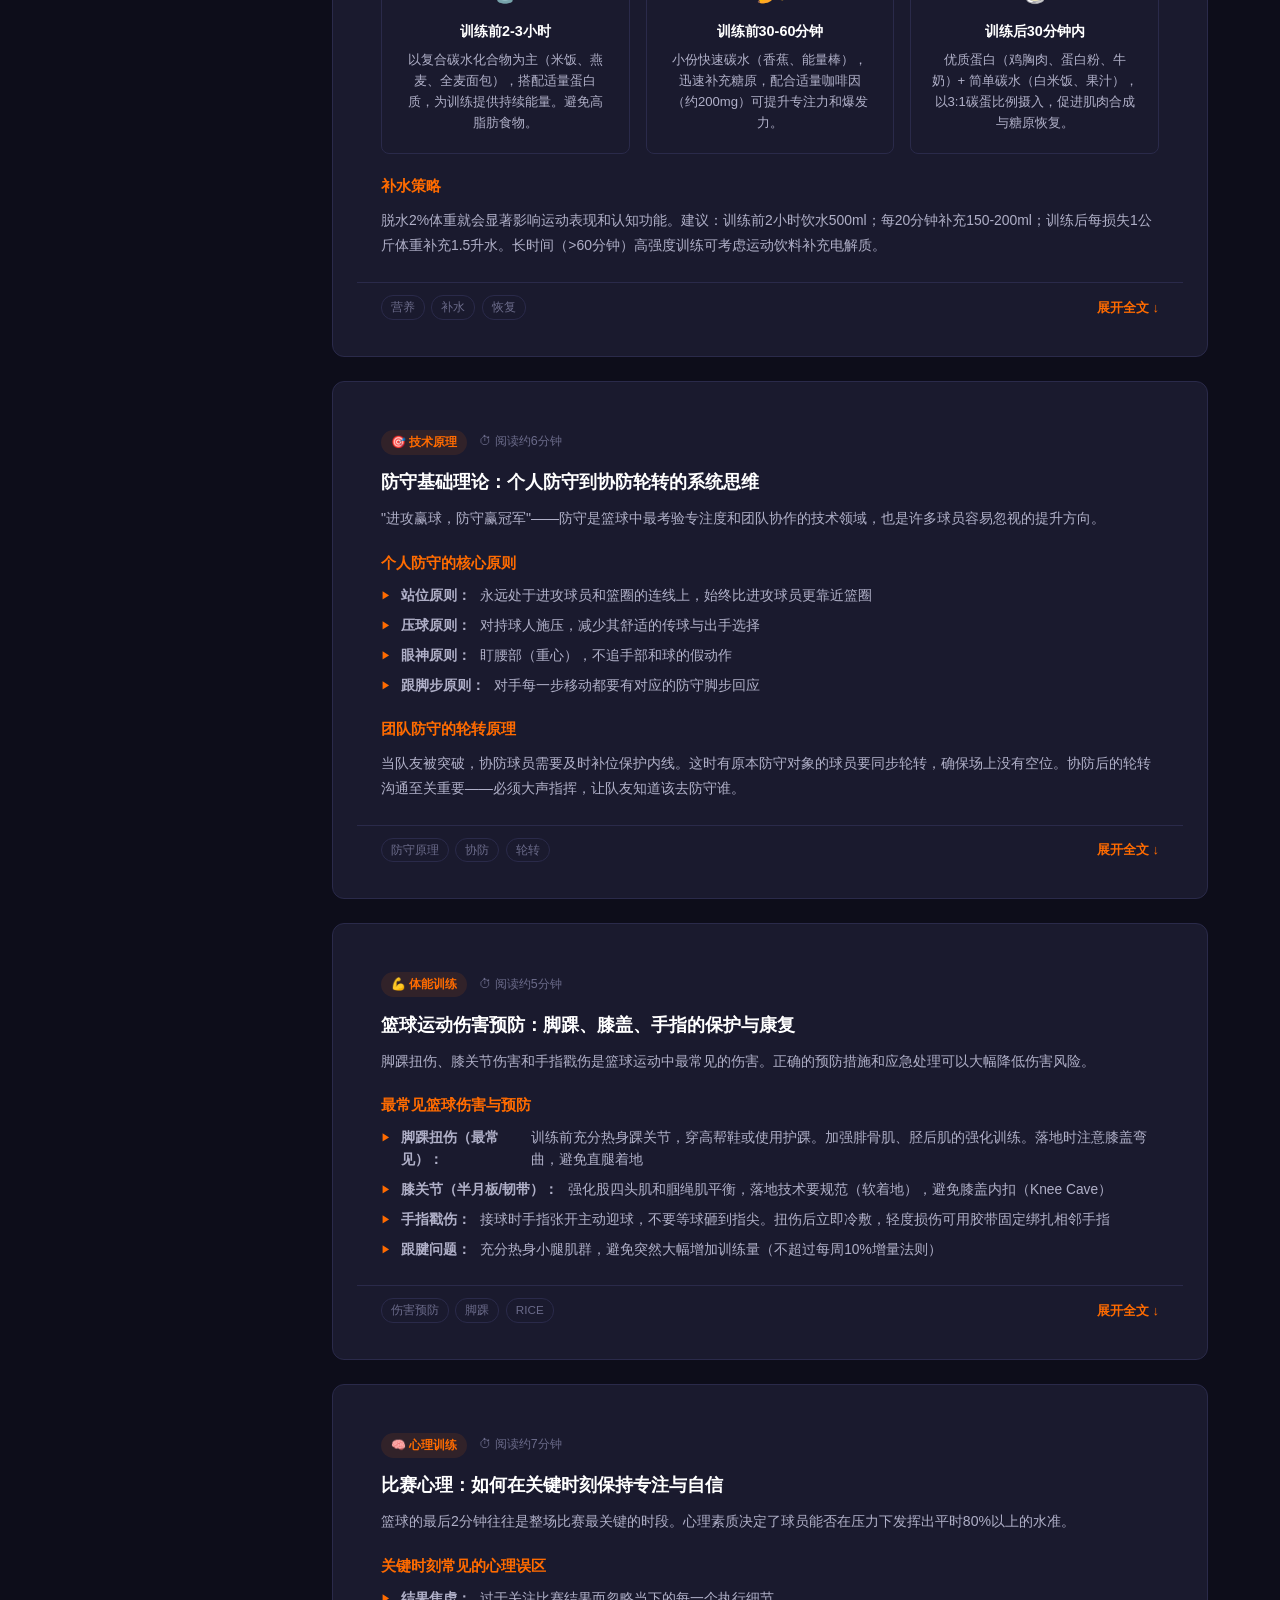
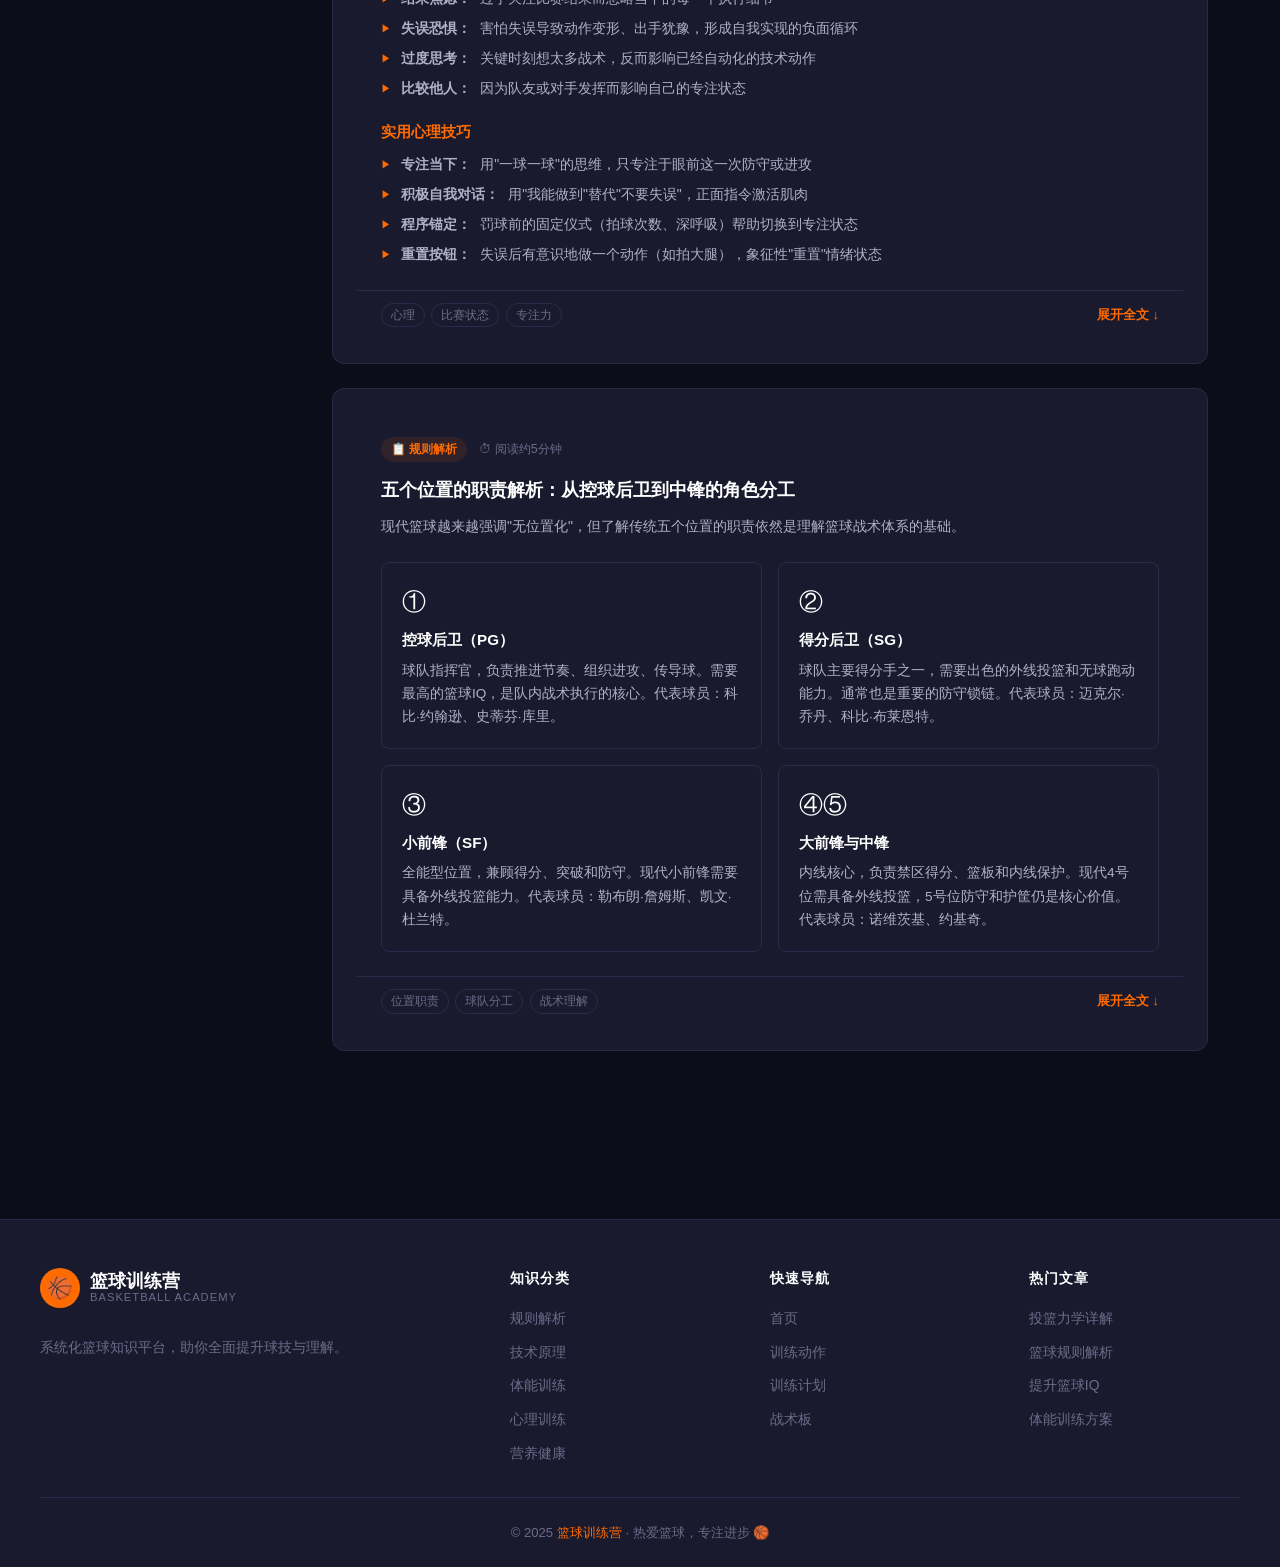
==== commit 2e325c22: "优化战术板和知识库页面样式与内容 - tactics.html：SVG场地图更精细，添加图例说明，侧边栏分类 - knowledge.html：文章卡片布局，侧边栏搜索分类，可展开内容  https:" ====
--- a/knowledge.html
+++ b/knowledge.html
@@ -1,189 +1,757 @@
 <!DOCTYPE html>
 <html lang="zh-CN">
 <head>
-  <meta charset="UTF-8" />
-  <meta name="viewport" content="width=device-width, initial-scale=1.0" />
-  <title>知识库 · 篮球训练营</title>
-  <link rel="stylesheet" href="css/style.css" />
+  <meta charset="UTF-8">
+  <meta name="viewport" content="width=device-width, initial-scale=1.0">
+  <title>知识库 — 篮球训练营</title>
+  <link rel="stylesheet" href="css/style.css">
+  <style>
+    .knowledge-layout {
+      display: grid;
+      grid-template-columns: 220px 1fr;
+      gap: 2.5rem;
+      align-items: start;
+    }
+
+    .knowledge-sidebar {
+      position: sticky;
+      top: 80px;
+      background: var(--bg-card);
+      border: 1px solid var(--border);
+      border-radius: var(--radius);
+      overflow: hidden;
+    }
+
+    .kb-sidebar-title {
+      padding: 1rem 1.25rem;
+      border-bottom: 1px solid var(--border);
+      font-size: 0.82rem;
+      font-weight: 700;
+      text-transform: uppercase;
+      letter-spacing: 1px;
+      color: var(--primary);
+    }
+
+    .kb-cat-list { padding: 0.5rem; }
+    .kb-cat-item {
+      display: flex; align-items: center; gap: 0.7rem;
+      padding: 0.7rem 0.75rem;
+      border-radius: var(--radius-sm);
+      cursor: pointer;
+      transition: var(--transition);
+      font-size: 0.9rem;
+      color: var(--text-secondary);
+    }
+    .kb-cat-item:hover { background: rgba(255,107,0,0.08); color: var(--primary); }
+    .kb-cat-item.active { background: rgba(255,107,0,0.12); color: var(--primary); font-weight: 600; }
+    .kb-cat-item .cat-count { margin-left: auto; font-size: 0.72rem; background: var(--border); padding: 2px 7px; border-radius: 10px; }
+
+    .kb-search-wrap {
+      padding: 0.75rem;
+      border-bottom: 1px solid var(--border);
+    }
+
+    .kb-search {
+      display: flex; align-items: center;
+      background: var(--bg-dark); border: 1px solid var(--border);
+      border-radius: var(--radius-sm); padding: 8px 12px; gap: 6px;
+    }
+    .kb-search:focus-within { border-color: var(--primary); }
+    .kb-search input { background: none; border: none; outline: none; color: var(--text-primary); font-size: 0.85rem; flex: 1; }
+    .kb-search input::placeholder { color: var(--text-muted); }
+
+    /* Article card */
+    .article-card {
+      background: var(--bg-card);
+      border: 1px solid var(--border);
+      border-radius: var(--radius);
+      overflow: hidden;
+      transition: var(--transition);
+      margin-bottom: 1.5rem;
+    }
+    .article-card:hover { border-color: var(--primary); transform: translateY(-2px); box-shadow: var(--shadow); }
+
+    .article-header {
+      padding: 1.5rem 1.5rem 0;
+    }
+
+    .article-meta {
+      display: flex; align-items: center; gap: 0.75rem;
+      margin-bottom: 0.75rem; flex-wrap: wrap;
+    }
+
+    .article-cat {
+      font-size: 0.75rem; font-weight: 700; color: var(--primary);
+      background: rgba(255,107,0,0.1); padding: 3px 10px; border-radius: 20px;
+    }
+
+    .article-read-time { font-size: 0.78rem; color: var(--text-muted); }
+
+    .article-header h3 { font-size: 1.15rem; font-weight: 700; margin-bottom: 0.6rem; }
+    .article-header p { font-size: 0.88rem; color: var(--text-secondary); line-height: 1.75; }
+
+    .article-body { padding: 0 1.5rem 1.5rem; }
+
+    .article-section { margin-top: 1.25rem; }
+    .article-section h4 { font-size: 0.95rem; font-weight: 700; color: var(--primary); margin-bottom: 0.6rem; }
+    .article-section p { font-size: 0.87rem; color: var(--text-secondary); line-height: 1.8; }
+
+    .article-list {
+      display: flex; flex-direction: column; gap: 0.5rem; margin-top: 0.5rem;
+    }
+    .article-list-item {
+      display: flex; gap: 0.6rem; align-items: flex-start;
+      font-size: 0.86rem; color: var(--text-secondary);
+    }
+    .article-list-item::before { content: '▶'; color: var(--primary); font-size: 0.65rem; margin-top: 3px; flex-shrink: 0; }
+
+    .article-footer {
+      padding: 0.75rem 1.5rem;
+      border-top: 1px solid var(--border);
+      display: flex; align-items: center; justify-content: space-between;
+      flex-wrap: wrap; gap: 0.5rem;
+    }
+
+    .article-tags { display: flex; gap: 0.4rem; flex-wrap: wrap; }
+    .art-tag {
+      font-size: 0.73rem; padding: 2px 9px;
+      border-radius: 12px; border: 1px solid var(--border);
+      color: var(--text-muted);
+    }
+
+    .expand-btn {
+      font-size: 0.82rem; color: var(--primary); font-weight: 600;
+      background: none; border: none; cursor: pointer; padding: 0;
+      transition: var(--transition);
+    }
+    .expand-btn:hover { opacity: 0.8; }
+
+    .article-extra {
+      display: none;
+      padding: 0 1.5rem 1.5rem;
+    }
+    .article-extra.open { display: block; }
+
+    /* Rule cards */
+    .rules-grid {
+      display: grid;
+      grid-template-columns: repeat(2, 1fr);
+      gap: 1rem;
+      margin-top: 1.5rem;
+    }
+
+    .rule-card {
+      background: var(--bg-card);
+      border: 1px solid var(--border);
+      border-radius: var(--radius-sm);
+      padding: 1.25rem;
+      transition: var(--transition);
+    }
+    .rule-card:hover { border-color: var(--primary); }
+    .rule-card h4 { font-size: 0.95rem; font-weight: 700; margin-bottom: 0.4rem; }
+    .rule-card p { font-size: 0.85rem; color: var(--text-secondary); line-height: 1.7; }
+
+    /* Quick tip cards */
+    .tips-grid {
+      display: grid;
+      grid-template-columns: repeat(3, 1fr);
+      gap: 1rem;
+      margin-top: 1.5rem;
+    }
+
+    .quick-tip {
+      background: var(--bg-card);
+      border: 1px solid var(--border);
+      border-radius: var(--radius-sm);
+      padding: 1.25rem;
+      text-align: center;
+    }
+
+    .quick-tip .tip-icon { font-size: 2rem; margin-bottom: 0.5rem; display: block; }
+    .quick-tip h4 { font-size: 0.9rem; font-weight: 700; margin-bottom: 0.4rem; }
+    .quick-tip p { font-size: 0.82rem; color: var(--text-secondary); line-height: 1.6; }
+
+    @media (max-width: 900px) {
+      .knowledge-layout { grid-template-columns: 1fr; }
+      .knowledge-sidebar { position: static; }
+    }
+    @media (max-width: 640px) {
+      .rules-grid { grid-template-columns: 1fr; }
+      .tips-grid { grid-template-columns: 1fr; }
+    }
+  </style>
 </head>
 <body>
-  <nav class="navbar">
-    <div class="navbar-inner">
-      <a href="index.html" class="navbar-logo">
-        <div class="ball-icon">🏀</div>
-        <span>篮球<span class="brand-text">训练营</span></span>
-      </a>
-      <div class="hamburger"><span></span><span></span><span></span></div>
-      <ul class="navbar-nav">
-        <li><a href="index.html">首页</a></li>
-        <li><a href="drills.html">训练动作</a></li>
-        <li><a href="plans.html">训练计划</a></li>
-        <li><a href="tactics.html">战术板</a></li>
-        <li><a href="knowledge.html">知识库</a></li>
-        <li><a href="my-training.html">我的训练</a></li>
-      </ul>
-      <a href="my-training.html" class="navbar-cta">我的训练 ✚</a>
+
+<nav class="navbar">
+  <a href="index.html" class="nav-logo">
+    <div class="logo-icon">🏀</div>
+    <div class="logo-text">
+      <span class="site-name">篮球训练营</span>
+      <span class="site-sub">BASKETBALL ACADEMY</span>
     </div>
-  </nav>
-
-  <div class="page-wrapper">
-    <div class="page-hero">
-      <div class="container">
-        <div class="breadcrumb"><a href="index.html">首页</a><span class="sep">/</span><span>知识库</span></div>
-        <h1>📚 篮球<span class="highlight">知识库</span></h1>
-        <p>比赛规则、运动科学、身体素质、伤病预防……打好篮球必须了解的理论基础。</p>
+  </a>
+  <div class="nav-links">
+    <a href="index.html">首页</a>
+    <a href="drills.html">训练动作</a>
+    <a href="plans.html">训练计划</a>
+    <a href="tactics.html">战术板</a>
+    <a href="knowledge.html" class="active">知识库</a>
+  </div>
+  <button class="nav-toggle" aria-label="菜单">
+    <span></span><span></span><span></span>
+  </button>
+</nav>
+
+<div class="page-header">
+  <h1>篮球 <span>知识库</span></h1>
+  <p>规则解析、技术原理、体能训练、营养建议与心理训练，全面系统地学习篮球运动知识</p>
+</div>
+
+<section class="section">
+  <div class="container">
+    <div class="knowledge-layout">
+
+      <!-- Sidebar -->
+      <div class="knowledge-sidebar animate-in">
+        <div class="kb-search-wrap">
+          <div class="kb-search">
+            <span style="font-size:0.85rem;color:var(--text-muted);">🔍</span>
+            <input type="text" id="knowledge-search" placeholder="搜索知识...">
+          </div>
+        </div>
+        <div class="kb-sidebar-title">知识分类</div>
+        <div class="kb-cat-list">
+          <div class="kb-cat-item active" onclick="filterKB(this, 'all')">
+            <span>📚</span> 全部文章 <span class="cat-count">12</span>
+          </div>
+          <div class="kb-cat-item" onclick="filterKB(this, 'rules')">
+            <span>📋</span> 规则解析 <span class="cat-count">3</span>
+          </div>
+          <div class="kb-cat-item" onclick="filterKB(this, 'technique')">
+            <span>🎯</span> 技术原理 <span class="cat-count">3</span>
+          </div>
+          <div class="kb-cat-item" onclick="filterKB(this, 'fitness')">
+            <span>💪</span> 体能训练 <span class="cat-count">2</span>
+          </div>
+          <div class="kb-cat-item" onclick="filterKB(this, 'mental')">
+            <span>🧠</span> 心理训练 <span class="cat-count">2</span>
+          </div>
+          <div class="kb-cat-item" onclick="filterKB(this, 'nutrition')">
+            <span>🥗</span> 营养健康 <span class="cat-count">2</span>
+          </div>
+        </div>
+      </div>
+
+      <!-- Main Articles -->
+      <div class="kb-articles">
+
+        <!-- Article 1: Shooting Mechanics -->
+        <div class="article-card animate-in knowledge-card" data-category="technique">
+          <div class="article-header">
+            <div class="article-meta">
+              <span class="article-cat">🎯 技术原理</span>
+              <span class="article-read-time">⏱ 阅读约6分钟</span>
+            </div>
+            <h3>投篮力学详解：从身体到指尖的能量传递</h3>
+            <p>投篮是篮球最核心的得分技术。掌握正确的力学原理，可以让投篮更高效、更稳定，并有效预防运动伤害。</p>
+          </div>
+          <div class="article-body">
+            <div class="article-section">
+              <h4>BEEF投篮原则</h4>
+              <p>BEEF是经典的投篮技术口诀，代表：<strong style="color:var(--primary);">B</strong>alance（平衡）、<strong style="color:var(--primary);">E</strong>yes（眼睛）、<strong style="color:var(--primary);">E</strong>lbow（肘部）、<strong style="color:var(--primary);">F</strong>ollow-through（跟随动作）。</p>
+            </div>
+            <div class="article-section">
+              <h4>能量传递链</h4>
+              <div class="article-list">
+                <div class="article-list-item">脚部发力：通过脚跟到前脚掌的蹬地动作产生初始动能</div>
+                <div class="article-list-item">膝部传导：膝关节弯曲后快速伸展，将动能向上传递</div>
+                <div class="article-list-item">臀髋发力：核心肌群保持稳定，臀部带动上身上升</div>
+                <div class="article-list-item">肩肘联动：投篮臂肘部对准篮圈，手臂从肘关节向上伸展</div>
+                <div class="article-list-item">手腕出力：手腕向前拨球，给球施加后旋（Backspin）</div>
+                <div class="article-list-item">指尖控制：最终由食指和中指控制球的方向与旋转</div>
+              </div>
+            </div>
+          </div>
+          <div class="article-extra">
+            <div class="article-section">
+              <h4>常见投篮错误与纠正方法</h4>
+              <div class="article-list">
+                <div class="article-list-item"><strong>左右偏移：</strong>通常因肘部外展，将肘部内收对准篮圈可改善</div>
+                <div class="article-list-item"><strong>弧度过低：</strong>出手角度不足45度，增大手腕前拨幅度，提高出手角度</div>
+                <div class="article-list-item"><strong>距离不足：</strong>腿部发力不够，加强蹬地动作，增大腿部屈伸幅度</div>
+                <div class="article-list-item"><strong>旋转不稳：</strong>出手时手掌仍施力，练习单指拨球感受指尖控球</div>
+              </div>
+            </div>
+            <div class="tip-box">
+              <strong>科学投篮角度：</strong>研究表明，入篮角度在45-52度时成功率最高。此角度下篮圈对球的"有效开口"最大。通过更高的出手弧度可以实现这一最佳角度。
+            </div>
+          </div>
+          <div class="article-footer">
+            <div class="article-tags">
+              <span class="art-tag">投篮技术</span>
+              <span class="art-tag">力学原理</span>
+              <span class="art-tag">BEEF</span>
+            </div>
+            <button class="expand-btn" onclick="toggleArticle(this)">展开全文 ↓</button>
+          </div>
+        </div>
+
+        <!-- Article 2: Rules -->
+        <div class="article-card animate-in knowledge-card" data-category="rules">
+          <div class="article-header">
+            <div class="article-meta">
+              <span class="article-cat">📋 规则解析</span>
+              <span class="article-read-time">⏱ 阅读约8分钟</span>
+            </div>
+            <h3>篮球核心规则全解析：常见误判与裁判判罚依据</h3>
+            <p>了解篮球规则不只是裁判的事，球员对规则的深度理解能帮助更好地利用规则创造优势，同时避免不必要的违例和犯规。</p>
+          </div>
+          <div class="article-body">
+            <div class="rules-grid">
+              <div class="rule-card">
+                <div style="font-size:1.5rem;margin-bottom:0.4rem;">🚶</div>
+                <h4>走步违例</h4>
+                <p>持球时移动支撑脚（枢轴脚）。规则允许持球时移动非枢轴脚，但枢轴脚不能离地后再落地（单脚蹦）。接球时可合法使用"跨步急停"确定枢轴脚。</p>
+              </div>
+              <div class="rule-card">
+                <div style="font-size:1.5rem;margin-bottom:0.4rem;">✋</div>
+                <h4>二次运球</h4>
+                <p>运球停止后不可再次运球。常见误区：持球后做假动作再运球属违例。但运球后传球被防守碰弹回可以重新运球，或者投篮被盖后可重新运球。</p>
+              </div>
+              <div class="rule-card">
+                <div style="font-size:1.5rem;margin-bottom:0.4rem;">⏱️</div>
+                <h4>24秒进攻时限</h4>
+                <p>NBA和国际规则均为24秒。进攻方持球时计时器开始计时，碰到篮圈后（无论进入与否）计时器重置。违例则判罚对方发边线球。</p>
+              </div>
+              <div class="rule-card">
+                <div style="font-size:1.5rem;margin-bottom:0.4rem;">🤝</div>
+                <h4>防守犯规判定</h4>
+                <p>防守者需在进攻球员起跳前站定位置（合法防守位置）。若进攻球员已起跳，防守方不得进入其落地空间，否则判阻挡犯规。手部仍在球上的合法防守不算犯规。</p>
+              </div>
+            </div>
+          </div>
+          <div class="article-extra">
+            <div class="article-section" style="margin-top:1.25rem;">
+              <h4>常见争议判罚解析</h4>
+              <div class="article-list">
+                <div class="article-list-item"><strong>带球撞人 vs 阻挡犯规：</strong>关键在于防守者是否建立了合法防守位置（双脚着地、面对进攻方）</div>
+                <div class="article-list-item"><strong>合法掩护与非法掩护：</strong>掩护设置时必须站定，不能移动或宽出手臂增加接触面</div>
+                <div class="article-list-item"><strong>投篮后的干扰球：</strong>球在篮圈上或篮筐上方飞行弧线下降阶段不得触碰</div>
+                <div class="article-list-item"><strong>三秒违例：</strong>进攻方球员不得在禁区停留超过3秒，但积极争抢位置时有一步缓冲</div>
+              </div>
+            </div>
+          </div>
+          <div class="article-footer">
+            <div class="article-tags">
+              <span class="art-tag">规则</span>
+              <span class="art-tag">犯规判定</span>
+              <span class="art-tag">违例</span>
+            </div>
+            <button class="expand-btn" onclick="toggleArticle(this)">展开全文 ↓</button>
+          </div>
+        </div>
+
+        <!-- Article 3: Basketball IQ -->
+        <div class="article-card animate-in knowledge-card" data-category="mental">
+          <div class="article-header">
+            <div class="article-meta">
+              <span class="article-cat">🧠 心理训练</span>
+              <span class="article-read-time">⏱ 阅读约7分钟</span>
+            </div>
+            <h3>提升篮球IQ：在场上比对手"多看一步"的思维训练法</h3>
+            <p>篮球智商（Basketball IQ）是指球员阅读比赛、预判走势、快速决策的综合能力。高篮球IQ的球员往往能在不具备绝对身体优势的情况下占据主导。</p>
+          </div>
+          <div class="article-body">
+            <div class="article-section">
+              <h4>场上阅读能力的五个维度</h4>
+              <div class="article-list">
+                <div class="article-list-item"><strong>空间意识：</strong>时刻清楚5名队友、5名对手和球的场上位置</div>
+                <div class="article-list-item"><strong>防守识别：</strong>快速判断对方是人盯人还是区域联防，以及联防轮转规律</div>
+                <div class="article-list-item"><strong>错位利用：</strong>在挡拆后迅速判断错位（速度差/身高差）并加以利用</div>
+                <div class="article-list-item"><strong>节奏控制：</strong>通过运球节奏和传球时机调动防守，创造最佳出手时机</div>
+                <div class="article-list-item"><strong>无球价值：</strong>不持球时通过跑动和站位为队友创造空间，不是接球者也是战术的一部分</div>
+              </div>
+            </div>
+            <div class="article-section">
+              <h4>提升篮球IQ的实用方法</h4>
+              <div class="article-list">
+                <div class="article-list-item">观看NBA/CBA比赛时关注无球球员的跑位，而不只盯着球看</div>
+                <div class="article-list-item">每场比赛或练习后做简短复盘，思考3个"可以做更好的决定"</div>
+                <div class="article-list-item">练习时主动与队友沟通战术意图，提高团队默契度</div>
+                <div class="article-list-item">学习一支顶级球队的进攻体系，理解每个跑位背后的战术逻辑</div>
+              </div>
+            </div>
+          </div>
+          <div class="article-extra">
+            <div class="tip-box">
+              <strong>🧠 认知负荷理论：</strong>当基础技术已经"自动化"（无需有意识思考），大脑才能腾出资源来做战术判断。这就是为什么技术训练要反复练到肌肉记忆，才能真正释放篮球IQ。
+            </div>
+            <div class="article-section">
+              <h4>心理状态与发挥的关系</h4>
+              <p>研究表明，适度的唤醒水平（紧张感）有助于提升运动表现——但过高的焦虑会导致注意力狭窄、动作变形。在大赛前通过控制呼吸（吸气4秒-憋气4秒-呼气6秒）可以快速调节神经系统到最佳状态。</p>
+            </div>
+          </div>
+          <div class="article-footer">
+            <div class="article-tags">
+              <span class="art-tag">篮球IQ</span>
+              <span class="art-tag">心理</span>
+              <span class="art-tag">决策</span>
+            </div>
+            <button class="expand-btn" onclick="toggleArticle(this)">展开全文 ↓</button>
+          </div>
+        </div>
+
+        <!-- Article 4: Fitness -->
+        <div class="article-card animate-in knowledge-card" data-category="fitness">
+          <div class="article-header">
+            <div class="article-meta">
+              <span class="article-cat">💪 体能训练</span>
+              <span class="article-read-time">⏱ 阅读约6分钟</span>
+            </div>
+            <h3>篮球专项体能训练：爆发力、速度与耐力的科学提升方案</h3>
+            <p>篮球是一项需要爆发力、横向移动速度和无氧耐力的复合型运动。针对性的体能训练能让你在场上比对手更快、更强、更持久。</p>
+          </div>
+          <div class="article-body">
+            <div class="article-section">
+              <h4>篮球体能的三大核心素质</h4>
+              <div class="article-list">
+                <div class="article-list-item"><strong>爆发力（Power）：</strong>起跳高度、冲刺加速、快速制动的基础</div>
+                <div class="article-list-item"><strong>横向移动速度：</strong>防守滑步、绕挡拆、快速换向的关键</div>
+                <div class="article-list-item"><strong>无氧耐力：</strong>维持高强度动作的能力，避免末段体力下滑</div>
+              </div>
+            </div>
+            <div class="article-section">
+              <h4>推荐训练动作（每周3次）</h4>
+              <div class="article-list">
+                <div class="article-list-item"><strong>Box Jump（箱跳）：</strong>3组×6次，最大化募集快肌纤维，发展垂直弹跳</div>
+                <div class="article-list-item"><strong>侧向Bound：</strong>单脚横向跳跃×3组，模拟防守滑步的爆发模式</div>
+                <div class="article-list-item"><strong>深蹲（Squat）：</strong>4组×6-8次，建立下肢力量基础，推荐前蹲或箱式深蹲</div>
+                <div class="article-list-item"><strong>全场冲刺×10：</strong>无氧乳酸耐力训练，组间休息控制在45秒内</div>
+                <div class="article-list-item"><strong>五角星移动：</strong>5个方向快速起步，提升多方向启动速度</div>
+              </div>
+            </div>
+          </div>
+          <div class="article-extra">
+            <div class="info-box">
+              <strong>训练周期化建议：</strong>力量期（4-6周）→ 爆发力转化期（3-4周）→ 速度应用期（2-3周）→ 维持/减量期（1-2周）。避免全年无差别训练导致疲劳积累。
+            </div>
+            <div class="article-section">
+              <h4>恢复的重要性</h4>
+              <p>肌肉力量和爆发力实际在休息时增长。高质量睡眠（7-9小时）、主动恢复（泡沫轴、轻度有氧）和营养补充（训练后30分钟内摄入蛋白质）是体能训练效果的关键保障。切勿连续训练超过3天不休息。</p>
+            </div>
+          </div>
+          <div class="article-footer">
+            <div class="article-tags">
+              <span class="art-tag">爆发力</span>
+              <span class="art-tag">速度</span>
+              <span class="art-tag">体能周期</span>
+            </div>
+            <button class="expand-btn" onclick="toggleArticle(this)">展开全文 ↓</button>
+          </div>
+        </div>
+
+        <!-- Article 5: Nutrition -->
+        <div class="article-card animate-in knowledge-card" data-category="nutrition">
+          <div class="article-header">
+            <div class="article-meta">
+              <span class="article-cat">🥗 营养健康</span>
+              <span class="article-read-time">⏱ 阅读约5分钟</span>
+            </div>
+            <h3>篮球运动员的营养策略：训练前中后的补给方案</h3>
+            <p>良好的营养是运动表现的基础。正确的饮食策略不仅能提升训练效果，还能加速恢复，预防运动伤害。</p>
+          </div>
+          <div class="article-body">
+            <div class="tips-grid">
+              <div class="quick-tip">
+                <span class="tip-icon">🍚</span>
+                <h4>训练前2-3小时</h4>
+                <p>以复合碳水化合物为主（米饭、燕麦、全麦面包），搭配适量蛋白质，为训练提供持续能量。避免高脂肪食物。</p>
+              </div>
+              <div class="quick-tip">
+                <span class="tip-icon">🍌</span>
+                <h4>训练前30-60分钟</h4>
+                <p>小份快速碳水（香蕉、能量棒），迅速补充糖原，配合适量咖啡因（约200mg）可提升专注力和爆发力。</p>
+              </div>
+              <div class="quick-tip">
+                <span class="tip-icon">🥛</span>
+                <h4>训练后30分钟内</h4>
+                <p>优质蛋白（鸡胸肉、蛋白粉、牛奶）+ 简单碳水（白米饭、果汁），以3:1碳蛋比例摄入，促进肌肉合成与糖原恢复。</p>
+              </div>
+            </div>
+            <div class="article-section">
+              <h4>补水策略</h4>
+              <p>脱水2%体重就会显著影响运动表现和认知功能。建议：训练前2小时饮水500ml；每20分钟补充150-200ml；训练后每损失1公斤体重补充1.5升水。长时间（>60分钟）高强度训练可考虑运动饮料补充电解质。</p>
+            </div>
+          </div>
+          <div class="article-extra">
+            <div class="article-section">
+              <h4>长期饮食建议</h4>
+              <div class="article-list">
+                <div class="article-list-item">蛋白质摄入：体重每公斤1.6-2.2g，分散在全天各餐摄入</div>
+                <div class="article-list-item">碳水化合物是主要能量来源，占总热量50-60%，优先选择全谷物和蔬菜</div>
+                <div class="article-list-item">健康脂肪（鱼油、坚果、橄榄油）有助于减少炎症反应，加速恢复</div>
+                <div class="article-list-item">充足的微量营养素（维生素D、钙、铁、镁）对骨骼健康和肌肉功能至关重要</div>
+              </div>
+            </div>
+          </div>
+          <div class="article-footer">
+            <div class="article-tags">
+              <span class="art-tag">营养</span>
+              <span class="art-tag">补水</span>
+              <span class="art-tag">恢复</span>
+            </div>
+            <button class="expand-btn" onclick="toggleArticle(this)">展开全文 ↓</button>
+          </div>
+        </div>
+
+        <!-- Article 6: Defense Fundamentals -->
+        <div class="article-card animate-in knowledge-card" data-category="technique">
+          <div class="article-header">
+            <div class="article-meta">
+              <span class="article-cat">🎯 技术原理</span>
+              <span class="article-read-time">⏱ 阅读约6分钟</span>
+            </div>
+            <h3>防守基础理论：个人防守到协防轮转的系统思维</h3>
+            <p>"进攻赢球，防守赢冠军"——防守是篮球中最考验专注度和团队协作的技术领域，也是许多球员容易忽视的提升方向。</p>
+          </div>
+          <div class="article-body">
+            <div class="article-section">
+              <h4>个人防守的核心原则</h4>
+              <div class="article-list">
+                <div class="article-list-item"><strong>站位原则：</strong>永远处于进攻球员和篮圈的连线上，始终比进攻球员更靠近篮圈</div>
+                <div class="article-list-item"><strong>压球原则：</strong>对持球人施压，减少其舒适的传球与出手选择</div>
+                <div class="article-list-item"><strong>眼神原则：</strong>盯腰部（重心），不追手部和球的假动作</div>
+                <div class="article-list-item"><strong>跟脚步原则：</strong>对手每一步移动都要有对应的防守脚步回应</div>
+              </div>
+            </div>
+            <div class="article-section">
+              <h4>团队防守的轮转原理</h4>
+              <p>当队友被突破，协防球员需要及时补位保护内线。这时有原本防守对象的球员要同步轮转，确保场上没有空位。协防后的轮转沟通至关重要——必须大声指挥，让队友知道该去防守谁。</p>
+            </div>
+          </div>
+          <div class="article-extra">
+            <div class="article-section">
+              <h4>防守效率的量化指标</h4>
+              <div class="article-list">
+                <div class="article-list-item"><strong>防守效率（DRTG）：</strong>每100次进攻对方的得分，越低越好</div>
+                <div class="article-list-item"><strong>有效命中率允许（eFG% allowed）：</strong>对方在你防守下的投篮效率</div>
+                <div class="article-list-item"><strong>盒子正负值（Box Plus/Minus）：</strong>综合衡量防守贡献的高级数据</div>
+                <div class="article-list-item">即使没有数据，观察"对手投你把守方向的次数"也是简单有效的自我评估方法</div>
+              </div>
+            </div>
+          </div>
+          <div class="article-footer">
+            <div class="article-tags">
+              <span class="art-tag">防守原理</span>
+              <span class="art-tag">协防</span>
+              <span class="art-tag">轮转</span>
+            </div>
+            <button class="expand-btn" onclick="toggleArticle(this)">展开全文 ↓</button>
+          </div>
+        </div>
+
+        <!-- Article 7: Injury Prevention -->
+        <div class="article-card animate-in knowledge-card" data-category="fitness">
+          <div class="article-header">
+            <div class="article-meta">
+              <span class="article-cat">💪 体能训练</span>
+              <span class="article-read-time">⏱ 阅读约5分钟</span>
+            </div>
+            <h3>篮球运动伤害预防：脚踝、膝盖、手指的保护与康复</h3>
+            <p>脚踝扭伤、膝关节伤害和手指戳伤是篮球运动中最常见的伤害。正确的预防措施和应急处理可以大幅降低伤害风险。</p>
+          </div>
+          <div class="article-body">
+            <div class="article-section">
+              <h4>最常见篮球伤害与预防</h4>
+              <div class="article-list">
+                <div class="article-list-item"><strong>脚踝扭伤（最常见）：</strong>训练前充分热身踝关节，穿高帮鞋或使用护踝。加强腓骨肌、胫后肌的强化训练。落地时注意膝盖弯曲，避免直腿着地</div>
+                <div class="article-list-item"><strong>膝关节（半月板/韧带）：</strong>强化股四头肌和腘绳肌平衡，落地技术要规范（软着地），避免膝盖内扣（Knee Cave）</div>
+                <div class="article-list-item"><strong>手指戳伤：</strong>接球时手指张开主动迎球，不要等球砸到指尖。扭伤后立即冷敷，轻度损伤可用胶带固定绑扎相邻手指</div>
+                <div class="article-list-item"><strong>跟腱问题：</strong>充分热身小腿肌群，避免突然大幅增加训练量（不超过每周10%增量法则）</div>
+              </div>
+            </div>
+          </div>
+          <div class="article-extra">
+            <div class="tip-box">
+              <strong>RICE急救原则：</strong><strong style="color:var(--primary);">R</strong>est（休息）、<strong style="color:var(--primary);">I</strong>ce（冰敷，每次15-20分钟）、<strong style="color:var(--primary);">C</strong>ompression（加压包扎）、<strong style="color:var(--primary);">E</strong>levation（抬高患处）。急性损伤后24-48小时内适用，之后可改为热敷促进恢复。
+            </div>
+          </div>
+          <div class="article-footer">
+            <div class="article-tags">
+              <span class="art-tag">伤害预防</span>
+              <span class="art-tag">脚踝</span>
+              <span class="art-tag">RICE</span>
+            </div>
+            <button class="expand-btn" onclick="toggleArticle(this)">展开全文 ↓</button>
+          </div>
+        </div>
+
+        <!-- Article 8: Mental Toughness -->
+        <div class="article-card animate-in knowledge-card" data-category="mental">
+          <div class="article-header">
+            <div class="article-meta">
+              <span class="article-cat">🧠 心理训练</span>
+              <span class="article-read-time">⏱ 阅读约7分钟</span>
+            </div>
+            <h3>比赛心理：如何在关键时刻保持专注与自信</h3>
+            <p>篮球的最后2分钟往往是整场比赛最关键的时段。心理素质决定了球员能否在压力下发挥出平时80%以上的水准。</p>
+          </div>
+          <div class="article-body">
+            <div class="article-section">
+              <h4>关键时刻常见的心理误区</h4>
+              <div class="article-list">
+                <div class="article-list-item"><strong>结果焦虑：</strong>过于关注比赛结果而忽略当下的每一个执行细节</div>
+                <div class="article-list-item"><strong>失误恐惧：</strong>害怕失误导致动作变形、出手犹豫，形成自我实现的负面循环</div>
+                <div class="article-list-item"><strong>过度思考：</strong>关键时刻想太多战术，反而影响已经自动化的技术动作</div>
+                <div class="article-list-item"><strong>比较他人：</strong>因为队友或对手发挥而影响自己的专注状态</div>
+              </div>
+            </div>
+            <div class="article-section">
+              <h4>实用心理技巧</h4>
+              <div class="article-list">
+                <div class="article-list-item"><strong>专注当下：</strong>用"一球一球"的思维，只专注于眼前这一次防守或进攻</div>
+                <div class="article-list-item"><strong>积极自我对话：</strong>用"我能做到"替代"不要失误"，正面指令激活肌肉</div>
+                <div class="article-list-item"><strong>程序锚定：</strong>罚球前的固定仪式（拍球次数、深呼吸）帮助切换到专注状态</div>
+                <div class="article-list-item"><strong>重置按钮：</strong>失误后有意识地做一个动作（如拍大腿），象征性"重置"情绪状态</div>
+              </div>
+            </div>
+          </div>
+          <div class="article-extra">
+            <div class="info-box">
+              <strong>心流（Flow State）：</strong>当技能水平与挑战难度匹配时，球员容易进入"心流"状态——感觉一切动作自然流畅，时间感改变。提升技术水平和选择适当难度的训练是进入心流的前提。
+            </div>
+          </div>
+          <div class="article-footer">
+            <div class="article-tags">
+              <span class="art-tag">心理</span>
+              <span class="art-tag">比赛状态</span>
+              <span class="art-tag">专注力</span>
+            </div>
+            <button class="expand-btn" onclick="toggleArticle(this)">展开全文 ↓</button>
+          </div>
+        </div>
+
+        <!-- Article 9: Rules - Positions -->
+        <div class="article-card animate-in knowledge-card" data-category="rules">
+          <div class="article-header">
+            <div class="article-meta">
+              <span class="article-cat">📋 规则解析</span>
+              <span class="article-read-time">⏱ 阅读约5分钟</span>
+            </div>
+            <h3>五个位置的职责解析：从控球后卫到中锋的角色分工</h3>
+            <p>现代篮球越来越强调"无位置化"，但了解传统五个位置的职责依然是理解篮球战术体系的基础。</p>
+          </div>
+          <div class="article-body">
+            <div class="rules-grid">
+              <div class="rule-card">
+                <div style="font-size:1.5rem;margin-bottom:0.4rem;">①</div>
+                <h4>控球后卫（PG）</h4>
+                <p>球队指挥官，负责推进节奏、组织进攻、传导球。需要最高的篮球IQ，是队内战术执行的核心。代表球员：科比·约翰逊、史蒂芬·库里。</p>
+              </div>
+              <div class="rule-card">
+                <div style="font-size:1.5rem;margin-bottom:0.4rem;">②</div>
+                <h4>得分后卫（SG）</h4>
+                <p>球队主要得分手之一，需要出色的外线投篮和无球跑动能力。通常也是重要的防守锁链。代表球员：迈克尔·乔丹、科比·布莱恩特。</p>
+              </div>
+              <div class="rule-card">
+                <div style="font-size:1.5rem;margin-bottom:0.4rem;">③</div>
+                <h4>小前锋（SF）</h4>
+                <p>全能型位置，兼顾得分、突破和防守。现代小前锋需要具备外线投篮能力。代表球员：勒布朗·詹姆斯、凯文·杜兰特。</p>
+              </div>
+              <div class="rule-card">
+                <div style="font-size:1.5rem;margin-bottom:0.4rem;">④⑤</div>
+                <h4>大前锋与中锋</h4>
+                <p>内线核心，负责禁区得分、篮板和内线保护。现代4号位需具备外线投篮，5号位防守和护筐仍是核心价值。代表球员：诺维茨基、约基奇。</p>
+              </div>
+            </div>
+          </div>
+          <div class="article-footer">
+            <div class="article-tags">
+              <span class="art-tag">位置职责</span>
+              <span class="art-tag">球队分工</span>
+              <span class="art-tag">战术理解</span>
+            </div>
+            <button class="expand-btn" onclick="toggleArticle(this)">展开全文 ↓</button>
+          </div>
+        </div>
+
+      </div><!-- end kb-articles -->
+    </div><!-- end knowledge-layout -->
+  </div>
+</section>
+
+<footer class="footer">
+  <div class="footer-inner">
+    <div class="footer-grid">
+      <div class="footer-brand">
+        <a href="index.html" class="nav-logo" style="display:inline-flex;margin-bottom:1rem;">
+          <div class="logo-icon">🏀</div>
+          <div class="logo-text">
+            <span class="site-name">篮球训练营</span>
+            <span class="site-sub">BASKETBALL ACADEMY</span>
+          </div>
+        </a>
+        <p>系统化篮球知识平台，助你全面提升球技与理解。</p>
+      </div>
+      <div class="footer-col">
+        <h4>知识分类</h4>
+        <ul>
+          <li><a href="#">规则解析</a></li>
+          <li><a href="#">技术原理</a></li>
+          <li><a href="#">体能训练</a></li>
+          <li><a href="#">心理训练</a></li>
+          <li><a href="#">营养健康</a></li>
+        </ul>
+      </div>
+      <div class="footer-col">
+        <h4>快速导航</h4>
+        <ul>
+          <li><a href="index.html">首页</a></li>
+          <li><a href="drills.html">训练动作</a></li>
+          <li><a href="plans.html">训练计划</a></li>
+          <li><a href="tactics.html">战术板</a></li>
+        </ul>
+      </div>
+      <div class="footer-col">
+        <h4>热门文章</h4>
+        <ul>
+          <li><a href="#">投篮力学详解</a></li>
+          <li><a href="#">篮球规则解析</a></li>
+          <li><a href="#">提升篮球IQ</a></li>
+          <li><a href="#">体能训练方案</a></li>
+        </ul>
       </div>
     </div>
-
-    <section class="section">
-      <div class="container">
-        <div class="search-bar">
-          <span class="search-icon">🔍</span>
-          <input id="knowledge-search" type="text" placeholder="搜索知识内容……" />
-        </div>
-
-        <div class="filter-tabs">
-          <button class="filter-tab active" data-filter="all" data-target="#knowledge-grid">全部</button>
-          <button class="filter-tab" data-filter="rules" data-target="#knowledge-grid">比赛规则</button>
-          <button class="filter-tab" data-filter="science" data-target="#knowledge-grid">运动科学</button>
-          <button class="filter-tab" data-filter="injury" data-target="#knowledge-grid">伤病预防</button>
-          <button class="filter-tab" data-filter="history" data-target="#knowledge-grid">篮球历史</button>
-          <button class="filter-tab" data-filter="mindset" data-target="#knowledge-grid">心理与意识</button>
-        </div>
-
-        <div class="card-grid" id="knowledge-grid">
-
-          <div class="knowledge-card" data-category="rules" data-searchable>
-            <div class="k-icon">📋</div>
-            <div class="k-title">24秒违例规则详解</div>
-            <p class="k-text">进攻方必须在24秒内完成出手，否则判为违例交换球权。计时器在以下情况重置：投篮触及篮圈（重置为14秒）、对方犯规给予罚球、球从界外发球时。了解24秒规则有助于合理安排进攻节奏，特别是在关键时刻的战术操作。</p>
-            <div style="margin-top:12px;"><span class="badge badge-primary">规则</span></div>
-          </div>
-
-          <div class="knowledge-card" data-category="rules" data-searchable>
-            <div class="k-icon">🚶</div>
-            <div class="k-title">走步违例（Traveling）判定标准</div>
-            <p class="k-text">球员持球时在未运球情况下移动双脚超过允许步数即为走步。NBA规则中允许「收球步」（gather step），即开始运球动作时收球的那步不计入步数，之后可以再迈两步。欧洲步、三步上篮等技术正是基于这一规则设计的。</p>
-            <div style="margin-top:12px;"><span class="badge badge-primary">规则</span></div>
-          </div>
-
-          <div class="knowledge-card" data-category="rules" data-searchable>
-            <div class="k-icon">👊</div>
-            <div class="k-title">犯规类型：技术犯规 vs 违体犯规</div>
-            <p class="k-text"><strong>技术犯规：</strong>不文明行为、争议裁判判决、延误比赛等，罚一球并获球权。<strong>违体犯规：</strong>以阻止对手推进为目的的故意犯规（通常在快攻中），对方罚两球并获球权。<strong>取消资格犯规：</strong>严重不当行为，直接驱逐出场。</p>
-            <div style="margin-top:12px;"><span class="badge badge-primary">规则</span></div>
-          </div>
-
-          <div class="knowledge-card" data-category="science" data-searchable>
-            <div class="k-icon">💪</div>
-            <div class="k-title">篮球运动员的能量系统</div>
-            <p class="k-text">篮球比赛主要依赖<strong>磷酸肌酸系统</strong>（短时爆发，0~10秒）和<strong>糖酵解系统</strong>（中强度持续，10~90秒），有氧系统负责比赛间歇期的恢复。训练应兼顾三种能量系统：冲刺训练提升磷酸肌酸容量，间歇训练增强糖酵解能力，长时有氧加速恢复效率。</p>
-            <div style="margin-top:12px;"><span class="badge badge-blue">科学</span></div>
-          </div>
-
-          <div class="knowledge-card" data-category="science" data-searchable>
-            <div class="k-icon">🧠</div>
-            <div class="k-title">肌肉记忆与技术动作的形成</div>
-            <p class="k-text">技术动作的自动化需要通过<strong>有意识的刻意练习</strong>来建立神经回路。科学研究表明，一个动作需要正确重复约300~500次才开始形成肌肉记忆，错误重复同样会固化错误动作。因此「慢速练习正确手型」比「快速重复错误动作」更有价值。</p>
-            <div style="margin-top:12px;"><span class="badge badge-blue">科学</span></div>
-          </div>
-
-          <div class="knowledge-card" data-category="science" data-searchable>
-            <div class="k-icon">😴</div>
-            <div class="k-title">睡眠与运动表现的关系</div>
-            <p class="k-text">斯坦福大学对篮球运动员的研究显示，每晚睡眠从7小时增加到10小时后，球员的冲刺速度提升9%、罚球命中率提升9%、三分球命中率提升9.2%。深度睡眠期间生长激素大量分泌，是肌肉修复和技术巩固的关键时段。优质睡眠是最廉价的训练工具。</p>
-            <div style="margin-top:12px;"><span class="badge badge-blue">科学</span></div>
-          </div>
-
-          <div class="knowledge-card" data-category="injury" data-searchable>
-            <div class="k-icon">🦵</div>
-            <div class="k-title">踝关节扭伤的预防与处理</div>
-            <p class="k-text">踝关节扭伤是篮球最常见伤病。<strong>预防：</strong>每次训练前进行踝关节绕环活动、单脚平衡训练强化稳定肌群、选择支撑性好的篮球鞋。<strong>急性处理（RICE原则）：</strong>Rest（休息）→ Ice（冰敷20分钟，每2小时一次）→ Compression（加压包扎）→ Elevation（抬高患肢）。48小时后改为热敷促进恢复。</p>
-            <div style="margin-top:12px;"><span class="badge badge-red">伤病</span></div>
-          </div>
-
-          <div class="knowledge-card" data-category="injury" data-searchable>
-            <div class="k-icon">🦴</div>
-            <div class="k-title">膝关节保护：跳跃着陆技术</div>
-            <p class="k-text">错误的着陆技术（膝盖内扣、着地时膝盖过伸）是前交叉韧带（ACL）撕裂的主要原因，尤以女性球员高发。正确着陆技术：<strong>双脚同时落地、膝盖微弯朝脚尖方向、髋部下沉吸收冲击、避免膝盖内扣</strong>。建议将落地技术的专项训练纳入日常热身。</p>
-            <div style="margin-top:12px;"><span class="badge badge-red">伤病</span></div>
-          </div>
-
-          <div class="knowledge-card" data-category="history" data-searchable>
-            <div class="k-icon">🏛️</div>
-            <div class="k-title">篮球运动的起源</div>
-            <p class="k-text">1891年12月，加拿大体育教师<strong>詹姆斯·奈史密斯</strong>在美国麻省春田学院发明篮球。他用13条规则和两个桃篮创造了这项运动，最初每次投篮后需要人工取球。1892年，奈史密斯将规则公开发表，篮球迅速在美国各地传播。1936年柏林奥运会，篮球成为正式奥运项目。</p>
-            <div style="margin-top:12px;"><span class="badge badge-gray">历史</span></div>
-          </div>
-
-          <div class="knowledge-card" data-category="history" data-searchable>
-            <div class="k-icon">👑</div>
-            <div class="k-title">NBA历史上最具影响力的球员</div>
-            <p class="k-text"><strong>比尔·拉塞尔</strong>（11次总冠军）奠定防守与团队篮球基础；<strong>威尔特·张伯伦</strong>创下单场100分等多项至今未被打破的纪录；<strong>迈克尔·乔丹</strong>将篮球推向全球化；<strong>勒布朗·詹姆斯</strong>以全能型打法重新定义现代篮球；<strong>史蒂芬·库里</strong>革命性地改变了三分球的战术价值。</p>
-            <div style="margin-top:12px;"><span class="badge badge-gray">历史</span></div>
-          </div>
-
-          <div class="knowledge-card" data-category="mindset" data-searchable>
-            <div class="k-icon">🎯</div>
-            <div class="k-title">比赛心理：如何处理失误</div>
-            <p class="k-text">顶级球员与普通球员的区别之一是<strong>失误后的心理恢复速度</strong>。科比曾说："失误是训练的反馈，不是失败的定义。"建议：失误后给自己3秒时间「承认→放下→专注下一球」，不要在场上陷入自我否定的思维循环。研究表明，快速重新专注的球员全场失误率更低。</p>
-            <div style="margin-top:12px;"><span class="badge badge-green">心理</span></div>
-          </div>
-
-          <div class="knowledge-card" data-category="mindset" data-searchable>
-            <div class="k-icon">👁️</div>
-            <div class="k-title">篮球智商（IQ）的核心要素</div>
-            <p class="k-text">高篮球智商体现在：<strong>1. 场上阅读能力</strong>——预判比反应更重要；<strong>2. 无球时的跑位</strong>——好球员总是在正确位置出现；<strong>3. 知道什么时候不出手</strong>——避免低效进攻；<strong>4. 感知队友与对手的位置</strong>——真正的"全场视野"；<strong>5. 节奏控制</strong>——快慢切换让防守难以适应。看录像是最快提升篮球IQ的方法。</p>
-            <div style="margin-top:12px;"><span class="badge badge-green">心理</span></div>
-          </div>
-
-        </div>
-
-        <!-- Accordion FAQ -->
-        <div style="margin-top:56px;" class="fade-in">
-          <div class="section-header" style="text-align:left; margin-bottom:28px;">
-            <span class="overline">常见问题</span>
-            <h2 style="font-size:1.6rem;">FAQ</h2>
-          </div>
-          <div class="accordion-group">
-            <div class="accordion-item">
-              <button class="accordion-header">每天练习多少小时比较合适？<span class="acc-arrow">▼</span></button>
-              <div class="accordion-body">对于业余爱好者，每天1~1.5小时的专项训练足够，重质量而非数量。高水平竞技球员可以达到每天2~3小时，但必须保证充分的恢复。完全不训练的休息日同样重要——身体在休息中适应和成长。</div>
-            </div>
-            <div class="accordion-item">
-              <button class="accordion-header">先练体能还是先练技术？<span class="acc-arrow">▼</span></button>
-              <div class="accordion-body">两者应该同步进行，但侧重不同阶段。初学者优先打好技术基础（投篮手型、运球控制），避免在没有正确动作模式的情况下进行大量体能训练。当基础技术初步稳定后，加入体能训练会让技术在实战强度下更稳定。简单说：技术基础 → 体能提升 → 技术与体能融合。</div>
-            </div>
-            <div class="accordion-item">
-              <button class="accordion-header">如何快速提升三分球命中率？<span class="acc-arrow">▼</span></button>
-              <div class="accordion-body">三分球提升的关键：<strong>① 先稳固中距离</strong>，三分与中距离是同一投篮机制；<strong>② 每天200次定点投篮</strong>（固定5个点），记录命中率；<strong>③ 专注投篮机制而非命中率</strong>，前期不要在意进多少，只关注手型、弧度、落脚点是否一致；<strong>④ 接球即投练习</strong>，比静止投篮更贴近实战；<strong>⑤ 不要疲劳投篮</strong>，疲劳时的错误动作会形成错误记忆。</div>
-            </div>
-            <div class="accordion-item">
-              <button class="accordion-header">身高不够能打好篮球吗？<span class="acc-arrow">▼</span></button>
-              <div class="accordion-body">完全可以。篮球是技术与团队配合的运动，身高只是众多因素之一。历史上许多矮身材球员（艾佛森、纳什、伊塞亚·托马斯）都取得了极高成就。矮身材球员应专注：速度与敏捷性、运球与传球技术、三分球拉开空间、防守积极性。找到自己的优势，用技术弥补身体条件。</div>
-            </div>
-          </div>
-        </div>
-
-      </div>
-    </section>
-
-    <footer class="footer">
-      <div class="container">
-        <div class="footer-bottom">
-          <p>© 2025 篮球训练营</p>
-          <div style="display:flex;gap:20px;">
-            <a href="index.html" style="font-size:0.85rem;color:var(--text-muted);">首页</a>
-            <a href="drills.html" style="font-size:0.85rem;color:var(--text-muted);">训练动作</a>
-            <a href="tactics.html" style="font-size:0.85rem;color:var(--text-muted);">战术板</a>
-            <a href="my-training.html" style="font-size:0.85rem;color:var(--primary);">我的训练 ✚</a>
-          </div>
-        </div>
-      </div>
-    </footer>
+    <div class="footer-bottom">
+      © 2025 <span>篮球训练营</span> · 热爱篮球，专注进步 🏀
+    </div>
   </div>
-
-  <div class="back-to-top">↑</div>
-  <script src="js/main.js"></script>
+</footer>
+
+<script src="js/main.js"></script>
+<script>
+function filterKB(el, cat) {
+  document.querySelectorAll('.kb-cat-item').forEach(i => i.classList.remove('active'));
+  el.classList.add('active');
+  const cards = document.querySelectorAll('.knowledge-card[data-category]');
+  cards.forEach(card => {
+    if (cat === 'all' || card.dataset.category === cat) {
+      card.classList.remove('hidden');
+    } else {
+      card.classList.add('hidden');
+    }
+  });
+}
+
+function toggleArticle(btn) {
+  const card = btn.closest('.article-card');
+  const extra = card.querySelector('.article-extra');
+  if (extra) {
+    extra.classList.toggle('open');
+    btn.textContent = extra.classList.contains('open') ? '收起 ↑' : '展开全文 ↓';
+  }
+}
+</script>
 </body>
 </html>
